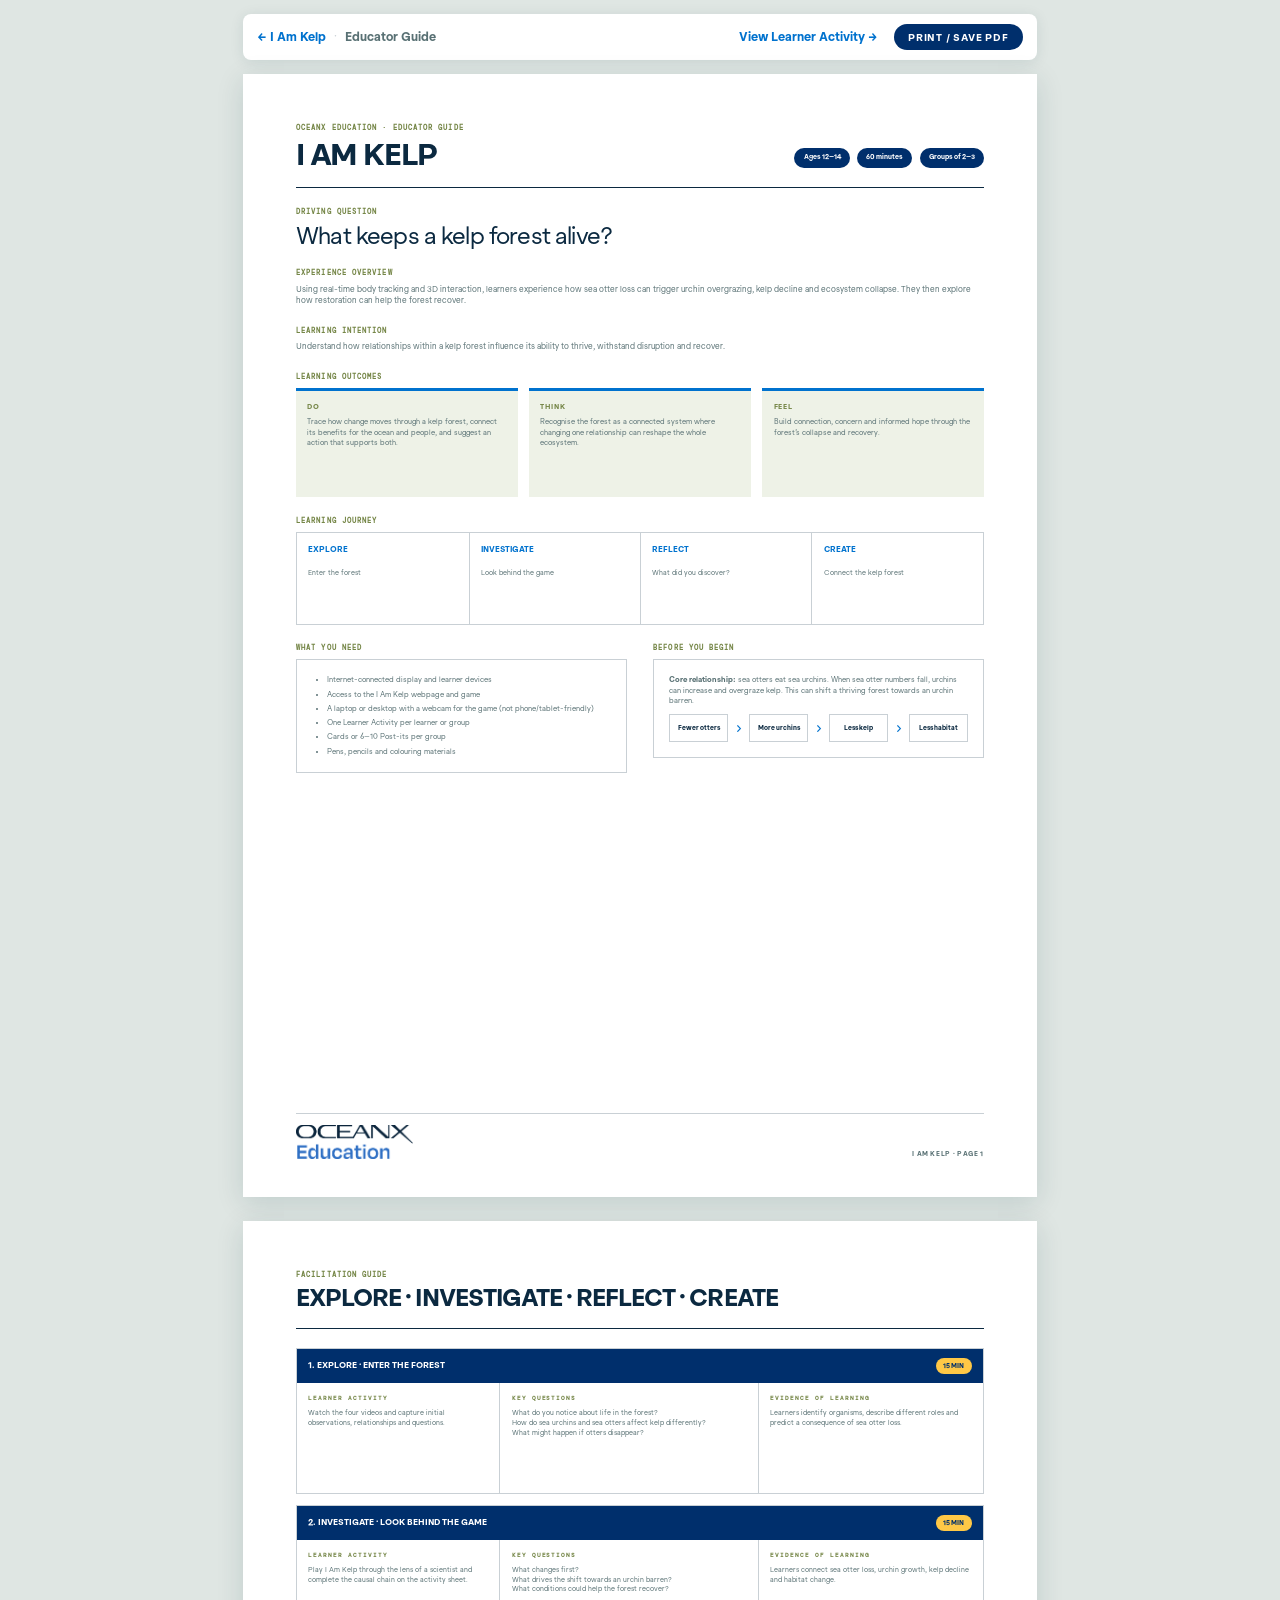
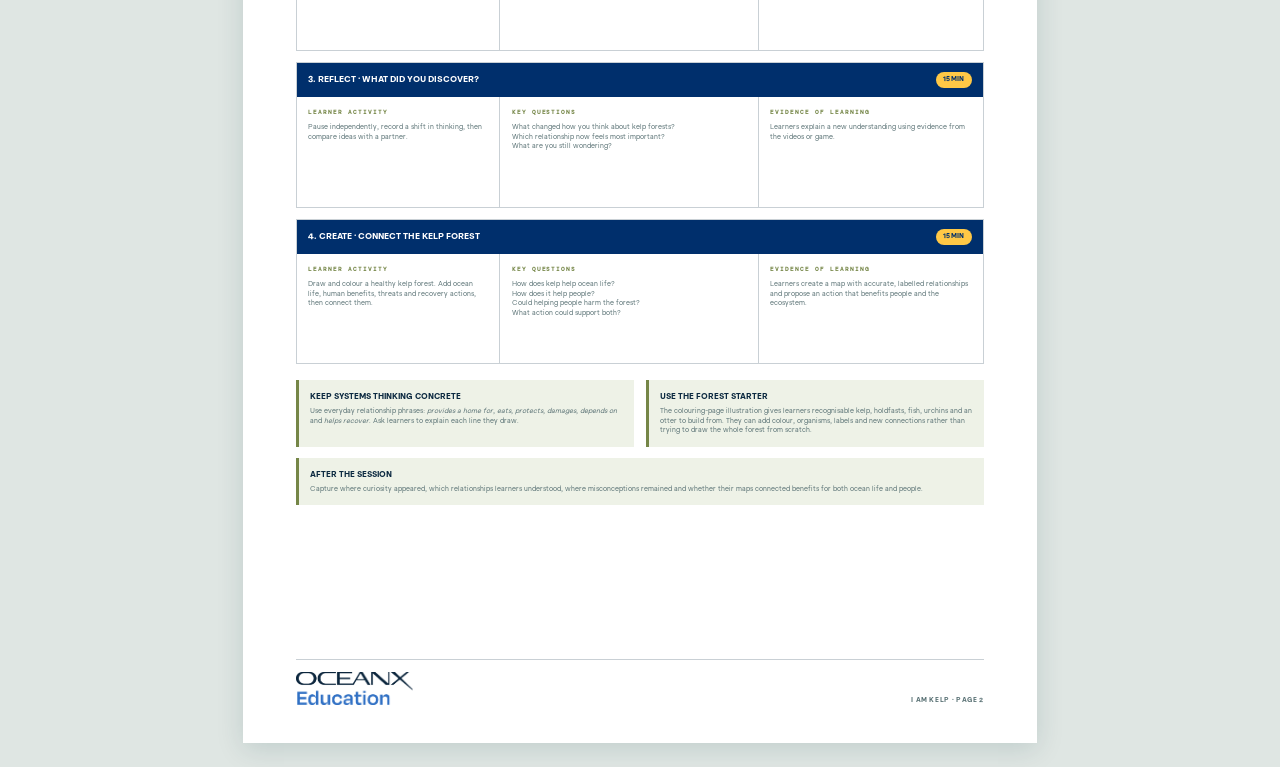
==== iamkelp-educator-guide.html @ e23b41e5 "Add I Am Kelp learning experience Companion to Seagrass Stories: a kelp forest learning journey (Exp" ====
<!doctype html>
<html lang="en-GB">
<head>
<meta charset="utf-8"><meta name="viewport" content="width=device-width,initial-scale=1">
<title>I Am Kelp | Educator Guide</title>
<link rel="icon" type="image/svg+xml" href="data:image/svg+xml,%3Csvg xmlns='http://www.w3.org/2000/svg' viewBox='0 0 64 64'%3E%3Crect width='64' height='64' rx='14' fill='%23063b43'/%3E%3Cpath d='M31 54c-2-13-1-28 10-44 3 12 0 23-7 31 7-4 12-10 16-18 1 13-5 24-19 31Z' fill='%23d8e98c'/%3E%3C/svg%3E">
<style>
@font-face{font-family:'Zeist';src:url('assets/fonts/ZeistN2-Light.otf') format('opentype');font-weight:300;font-style:normal;font-display:swap}@font-face{font-family:'Zeist';src:url('assets/fonts/ZeistN2-Regular.otf') format('opentype');font-weight:400;font-style:normal;font-display:swap}@font-face{font-family:'Zeist';src:url('assets/fonts/ZeistN2-Medium.otf') format('opentype');font-weight:500;font-style:normal;font-display:swap}@font-face{font-family:'Zeist';src:url('assets/fonts/ZeistN2-SemiBold.otf') format('opentype');font-weight:600;font-style:normal;font-display:swap}@font-face{font-family:'Zeist';src:url('assets/fonts/ZeistN2-Bold.otf') format('opentype');font-weight:700;font-style:normal;font-display:swap}@font-face{font-family:'DM Mono';src:url('assets/fonts/DMMono-Medium.ttf') format('truetype');font-weight:500;font-style:normal;font-display:swap}
:root{--deep:#002F6C;--ocean:#0072CE;--kelp:#758647;--lime:#FFC846;--paper:#fff;--wash:#eef2e7;--ink:#0b2940;--muted:#597174;--line:rgba(11,41,64,.22);--font:"Zeist","Avenir Next",Avenir,Arial,sans-serif;--mono:"DM Mono","SFMono-Regular",monospace}*{box-sizing:border-box;margin:0;padding:0}body{background:#dfe6e3;color:var(--ink);font-family:var(--font);line-height:1.4;-webkit-print-color-adjust:exact;print-color-adjust:exact}.print-bar{width:min(210mm,calc(100% - 24px));margin:14px auto 0;padding:10px 14px;display:flex;align-items:center;justify-content:space-between;gap:16px;background:#fff;border-radius:8px;box-shadow:0 2px 14px rgba(6,59,67,.1);font-size:12px;color:var(--muted)}.print-nav{flex:1 1 auto;display:flex;align-items:center;gap:8px;flex-wrap:wrap;min-width:0}.print-nav a{color:var(--ocean);text-decoration:none;font-weight:700}.print-nav a:hover{text-decoration:underline}.print-nav .sep{color:var(--line)}.print-nav .switch{margin-left:auto;padding-left:8px}button{padding:8px 14px;border:0;border-radius:99px;color:#fff;background:var(--deep);font:800 10px/1 var(--font);letter-spacing:.08em;text-transform:uppercase;cursor:pointer}.sheet{width:210mm;min-height:297mm;margin:14px auto 24px;padding:13mm 14mm 10mm;display:flex;flex-direction:column;background:var(--paper);box-shadow:0 6px 26px rgba(6,59,67,.14)}header{display:flex;align-items:flex-end;justify-content:space-between;gap:12mm;padding-bottom:5mm;border-bottom:1px solid var(--ink)}.eyebrow,.label,.col-label{color:var(--kelp);font-size:7.2px;font-weight:850;letter-spacing:.15em;text-transform:uppercase;font-family:var(--mono)}h1{margin-top:2mm;font-size:30px;line-height:.92;letter-spacing:-.04em;text-transform:uppercase}.pills{display:flex;flex-wrap:wrap;justify-content:flex-end;gap:2mm}.pills span{padding:1.5mm 2.4mm;color:#fff;background:var(--deep);border-radius:99px;font-size:6.7px;font-weight:800}.content{flex:1}.label{margin:5mm 0 1.5mm}.question{max-width:155mm;font-size:24px;line-height:1.1;letter-spacing:-.035em}.body{color:var(--muted);font-size:8.2px}.body strong{color:var(--ink)}.outcomes{display:grid;grid-template-columns:repeat(3,1fr);gap:3mm}.outcome{min-height:29mm;padding:3mm;border-top:3px solid var(--ocean);background:var(--wash)}.outcome b{display:block;margin-bottom:1.5mm;color:var(--kelp);font-size:7px;letter-spacing:.12em;text-transform:uppercase}.outcome p{font-size:7.4px;color:var(--muted)}.journey{display:grid;grid-template-columns:repeat(4,1fr);border:1px solid var(--line)}.journey div{min-height:24mm;padding:3mm}.journey div+div{border-left:1px solid var(--line)}.journey b{display:block;margin-bottom:1mm;color:var(--ocean);font-size:8px;text-transform:uppercase}.journey span{color:var(--muted);font-size:7px}.two-col{display:grid;grid-template-columns:1fr 1fr;gap:7mm}.panel{padding:4mm;border:1px solid var(--line)}.panel p,.panel li{color:var(--muted);font-size:7.5px}.panel ul{padding-left:4mm}.panel li+li{margin-top:1mm}.causal{display:flex;align-items:center;gap:2mm;margin-top:2mm}.causal span{flex:1;padding:2.2mm 1mm;border:1px solid var(--line);font-size:6.5px;font-weight:800;text-align:center}.causal i{color:var(--ocean);font-style:normal}.sequence{display:grid;gap:3mm;margin-top:5mm}.phase{border:1px solid var(--line)}.phase-head{display:flex;justify-content:space-between;align-items:center;padding:2.3mm 3mm;color:#fff;background:var(--deep)}.phase-head b{font-size:8.5px;text-transform:uppercase}.phase-head span{padding:1mm 2mm;color:var(--deep);background:var(--lime);border-radius:99px;font-size:6.5px;font-weight:850;text-transform:uppercase}.phase-body{display:grid;grid-template-columns:.9fr 1.15fr 1fr;gap:0}.phase-body>div{min-height:29mm;padding:3mm}.phase-body>div+div{border-left:1px solid var(--line)}.col-label{margin-bottom:1.2mm;font-size:6.4px}.col-copy{color:var(--muted);font-size:7px}.col-copy strong{color:var(--ink)}.notes{display:grid;grid-template-columns:1fr 1fr;gap:3mm;margin-top:4mm}.note{padding:3mm;background:var(--wash);border-left:3px solid var(--kelp)}.note h3{margin-bottom:1mm;font-size:8px;text-transform:uppercase}.note p{color:var(--muted);font-size:7px}.note.wide{grid-column:1/-1}.footer{display:flex;align-items:flex-end;justify-content:space-between;margin-top:4mm;padding-top:3mm;border-top:1px solid var(--line)}.footer img{width:31mm;height:auto}.footer span{color:var(--muted);font-size:6.5px;font-weight:800;letter-spacing:.1em;text-transform:uppercase}
@page{size:A4 portrait;margin:0}@media print{body{background:#fff}.print-bar{display:none}.sheet{width:210mm;height:297mm;min-height:297mm;margin:0;box-shadow:none;break-after:page}.sheet:last-child{break-after:auto}}
@media screen and (max-width:840px){body{background:#fff}.print-bar{width:100%;margin:0;border-radius:0}.sheet{width:100%;min-height:0;margin:0;padding:28px 20px;box-shadow:none}header{display:block}.pills{justify-content:flex-start;margin-top:18px}h1{font-size:46px}.label{margin-top:28px;font-size:9px}.question{font-size:30px}.body{font-size:15px}.outcomes,.journey,.two-col,.phase-body,.notes{display:block}.outcome,.journey div,.panel,.phase-body>div,.note{margin-bottom:16px;padding:18px;min-height:0}.journey div+div,.phase-body>div+div{border-left:0;border-top:1px solid var(--line)}.outcome p,.journey span,.panel p,.panel li,.col-copy,.note p{font-size:14px}.outcome b,.journey b,.col-label{font-size:10px}.causal{align-items:stretch;flex-direction:column}.causal span{width:100%;padding:12px;font-size:12px}.phase-head{padding:12px 14px}.phase-head b{font-size:13px}.phase-body>div{margin:0}.footer{margin-top:28px}.footer img{width:115px}}
</style>
</head>
<body>
<aside class="print-bar"><nav class="print-nav"><a href="index.html">← I Am Kelp</a><span class="sep">·</span><b>Educator Guide</b><a class="switch" href="iamkelp-learner-activity.html">View Learner Activity →</a></nav><button onclick="window.print()">Print / Save PDF</button></aside>
<main class="sheet"><div class="content">
<header><div><div class="eyebrow">OceanX Education · Educator guide</div><h1>I Am Kelp</h1></div><div class="pills"><span>Ages 12–14</span><span>60 minutes</span><span>Groups of 2–3</span></div></header>
<div class="label">Driving question</div><div class="question">What keeps a kelp forest alive?</div>
<div class="label">Experience overview</div><p class="body">Using real-time body tracking and 3D interaction, learners experience how sea otter loss can trigger urchin overgrazing, kelp decline and ecosystem collapse. They then explore how restoration can help the forest recover.</p>
<div class="label">Learning intention</div><p class="body">Understand how relationships within a kelp forest influence its ability to thrive, withstand disruption and recover.</p>
<div class="label">Learning outcomes</div><div class="outcomes"><article class="outcome"><b>Do</b><p>Trace how change moves through a kelp forest, connect its benefits for the ocean and people, and suggest an action that supports both.</p></article><article class="outcome"><b>Think</b><p>Recognise the forest as a connected system where changing one relationship can reshape the whole ecosystem.</p></article><article class="outcome"><b>Feel</b><p>Build connection, concern and informed hope through the forest’s collapse and recovery.</p></article></div>
<div class="label">Learning journey</div><div class="journey"><div><b>Explore</b><span>Enter the forest</span></div><div><b>Investigate</b><span>Look behind the game</span></div><div><b>Reflect</b><span>What did you discover?</span></div><div><b>Create</b><span>Connect the kelp forest</span></div></div>
<div class="two-col"><div><div class="label">What you need</div><div class="panel"><ul><li>Internet-connected display and learner devices</li><li>Access to the I Am Kelp webpage and game</li><li>A laptop or desktop with a webcam for the game (not phone/tablet-friendly)</li><li>One Learner Activity per learner or group</li><li>Cards or 6–10 Post-its per group</li><li>Pens, pencils and colouring materials</li></ul></div></div><div><div class="label">Before you begin</div><div class="panel"><p><strong>Core relationship:</strong> sea otters eat sea urchins. When sea otter numbers fall, urchins can increase and overgraze kelp. This can shift a thriving forest towards an urchin barren.</p><div class="causal"><span>Fewer otters</span><i>›</i><span>More urchins</span><i>›</i><span>Less kelp</span><i>›</i><span>Less habitat</span></div></div></div></div>
</div><footer class="footer"><img src="assets/logos/OceanX-Education-Logo-Dark.png" alt="OceanX Education"><span>I Am Kelp · Page 1</span></footer></main>

<main class="sheet"><div class="content">
<header><div><div class="eyebrow">Facilitation guide</div><h1 style="font-size:24px">Explore · Investigate · Reflect · Create</h1></div></header>
<div class="sequence">
<section class="phase"><div class="phase-head"><b>1. Explore · Enter the forest</b><span>15 min</span></div><div class="phase-body"><div><div class="col-label">Learner activity</div><p class="col-copy">Watch the four videos and capture initial observations, relationships and questions.</p></div><div><div class="col-label">Key questions</div><p class="col-copy">What do you notice about life in the forest?<br>How do sea urchins and sea otters affect kelp differently?<br>What might happen if otters disappear?</p></div><div><div class="col-label">Evidence of learning</div><p class="col-copy">Learners identify organisms, describe different roles and predict a consequence of sea otter loss.</p></div></div></section>
<section class="phase"><div class="phase-head"><b>2. Investigate · Look behind the game</b><span>15 min</span></div><div class="phase-body"><div><div class="col-label">Learner activity</div><p class="col-copy">Play I Am Kelp through the lens of a scientist and complete the causal chain on the activity sheet.</p></div><div><div class="col-label">Key questions</div><p class="col-copy">What changes first?<br>What drives the shift towards an urchin barren?<br>What conditions could help the forest recover?</p></div><div><div class="col-label">Evidence of learning</div><p class="col-copy">Learners connect sea otter loss, urchin growth, kelp decline and habitat change.</p></div></div></section>
<section class="phase"><div class="phase-head"><b>3. Reflect · What did you discover?</b><span>15 min</span></div><div class="phase-body"><div><div class="col-label">Learner activity</div><p class="col-copy">Pause independently, record a shift in thinking, then compare ideas with a partner.</p></div><div><div class="col-label">Key questions</div><p class="col-copy">What changed how you think about kelp forests?<br>Which relationship now feels most important?<br>What are you still wondering?</p></div><div><div class="col-label">Evidence of learning</div><p class="col-copy">Learners explain a new understanding using evidence from the videos or game.</p></div></div></section>
<section class="phase"><div class="phase-head"><b>4. Create · Connect the kelp forest</b><span>15 min</span></div><div class="phase-body"><div><div class="col-label">Learner activity</div><p class="col-copy">Draw and colour a healthy kelp forest. Add ocean life, human benefits, threats and recovery actions, then connect them.</p></div><div><div class="col-label">Key questions</div><p class="col-copy">How does kelp help ocean life?<br>How does it help people?<br>Could helping people harm the forest?<br>What action could support both?</p></div><div><div class="col-label">Evidence of learning</div><p class="col-copy">Learners create a map with accurate, labelled relationships and propose an action that benefits people and the ecosystem.</p></div></div></section>
</div>
<div class="notes"><article class="note"><h3>Keep systems thinking concrete</h3><p>Use everyday relationship phrases: <i>provides a home for</i>, <i>eats</i>, <i>protects</i>, <i>damages</i>, <i>depends on</i> and <i>helps recover</i>. Ask learners to explain each line they draw.</p></article><article class="note"><h3>Use the forest starter</h3><p>The colouring-page illustration gives learners recognisable kelp, holdfasts, fish, urchins and an otter to build from. They can add colour, organisms, labels and new connections rather than trying to draw the whole forest from scratch.</p></article><article class="note wide"><h3>After the session</h3><p>Capture where curiosity appeared, which relationships learners understood, where misconceptions remained and whether their maps connected benefits for both ocean life and people.</p></article></div>
</div><footer class="footer"><img src="assets/logos/OceanX-Education-Logo-Dark.png" alt="OceanX Education"><span>I Am Kelp · Page 2</span></footer></main>
</body></html>
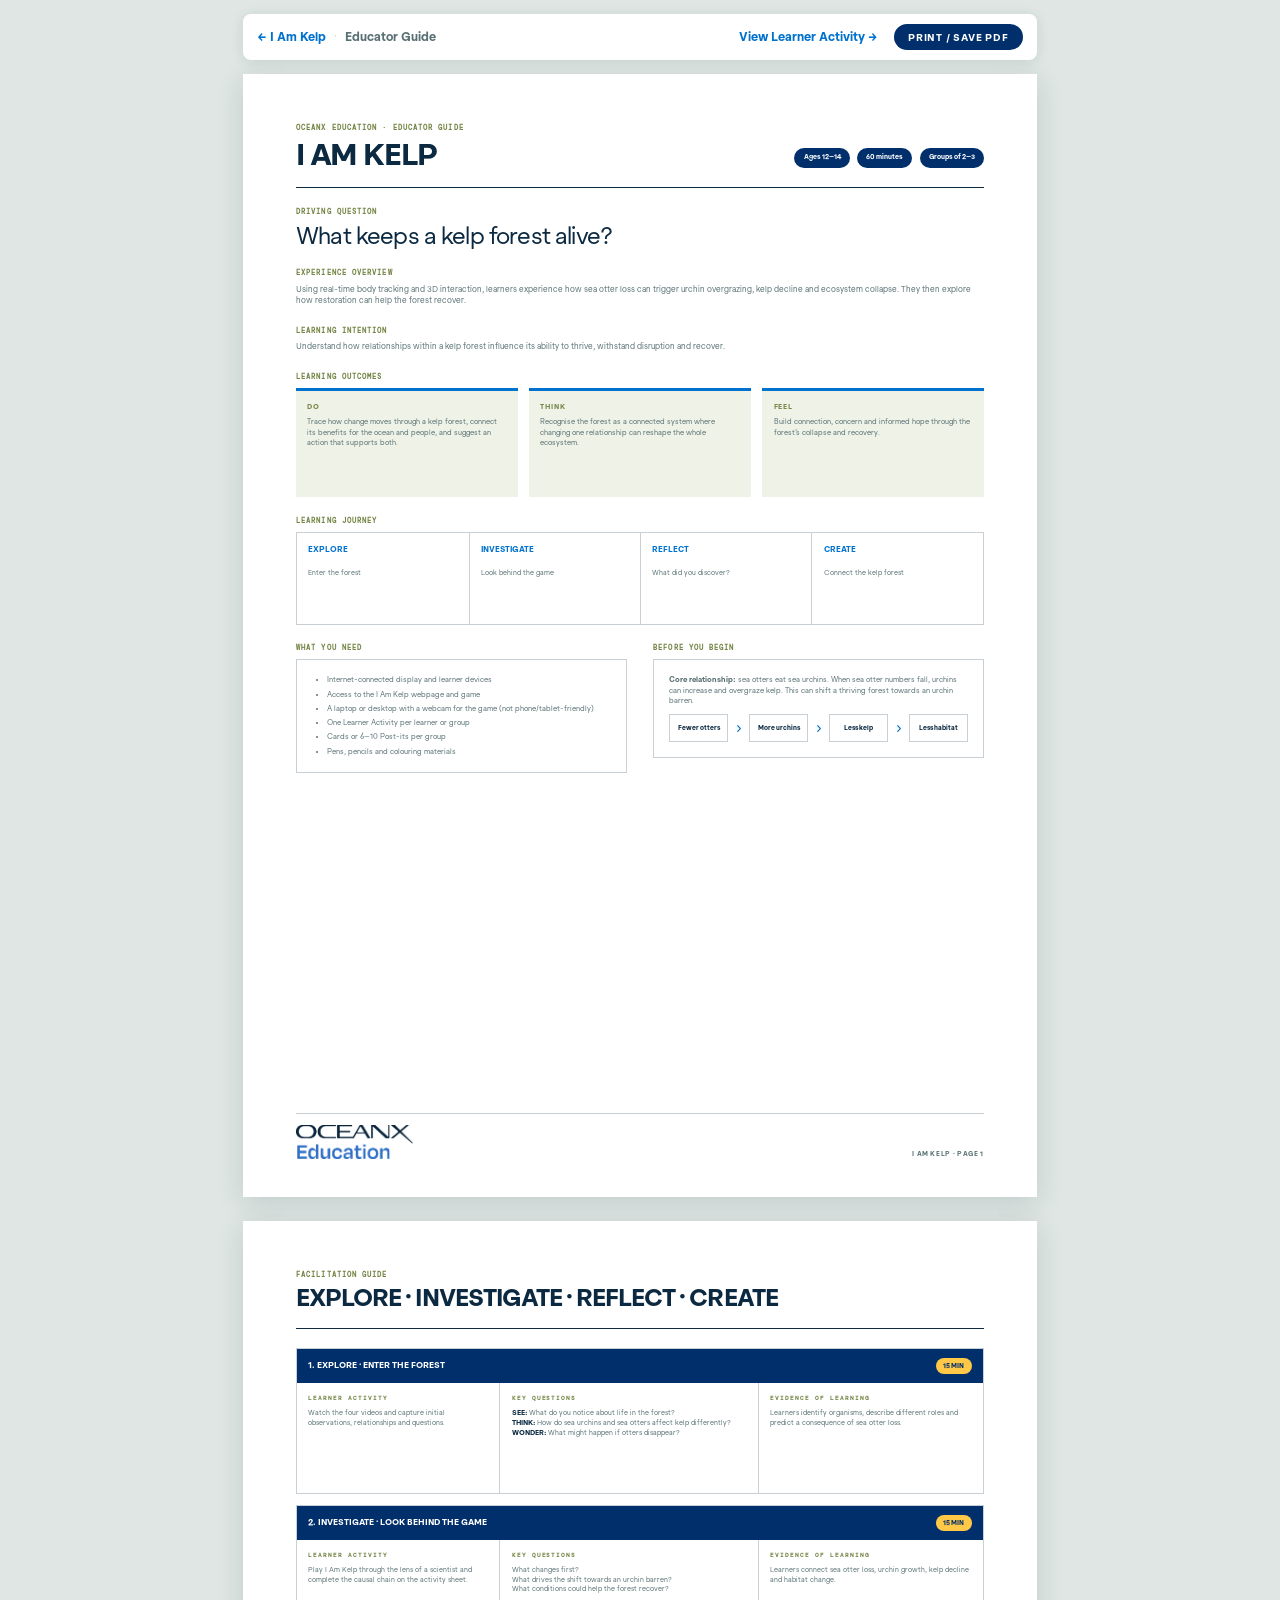
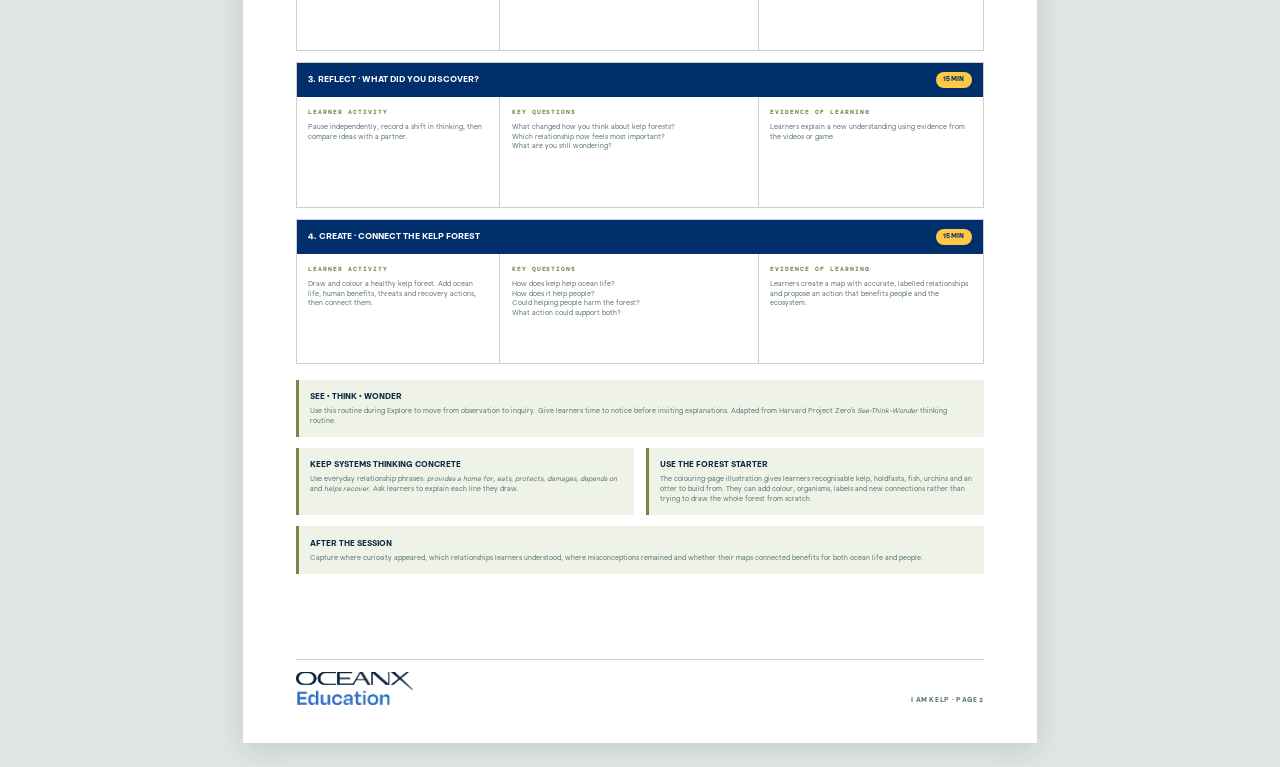
==== commit 00af7b3b: "Add See-Think-Wonder framing to Explore phase, matching Seagrass Stories Relabels the Explore-phase " ====
--- a/iamkelp-educator-guide.html
+++ b/iamkelp-educator-guide.html
@@ -12,7 +12,7 @@
 </style>
 </head>
 <body>
-<aside class="print-bar"><nav class="print-nav"><a href="index.html">← I Am Kelp</a><span class="sep">·</span><b>Educator Guide</b><a class="switch" href="iamkelp-learner-activity.html">View Learner Activity →</a></nav><button onclick="window.print()">Print / Save PDF</button></aside>
+<aside class="print-bar"><nav class="print-nav"><a href="index.html" onclick="if(history.length>1){history.back();return false;}">← I Am Kelp</a><span class="sep">·</span><b>Educator Guide</b><a class="switch" href="iamkelp-learner-activity.html">View Learner Activity →</a></nav><button onclick="window.print()">Print / Save PDF</button></aside>
 <main class="sheet"><div class="content">
 <header><div><div class="eyebrow">OceanX Education · Educator guide</div><h1>I Am Kelp</h1></div><div class="pills"><span>Ages 12–14</span><span>60 minutes</span><span>Groups of 2–3</span></div></header>
 <div class="label">Driving question</div><div class="question">What keeps a kelp forest alive?</div>
@@ -26,11 +26,11 @@
 <main class="sheet"><div class="content">
 <header><div><div class="eyebrow">Facilitation guide</div><h1 style="font-size:24px">Explore · Investigate · Reflect · Create</h1></div></header>
 <div class="sequence">
-<section class="phase"><div class="phase-head"><b>1. Explore · Enter the forest</b><span>15 min</span></div><div class="phase-body"><div><div class="col-label">Learner activity</div><p class="col-copy">Watch the four videos and capture initial observations, relationships and questions.</p></div><div><div class="col-label">Key questions</div><p class="col-copy">What do you notice about life in the forest?<br>How do sea urchins and sea otters affect kelp differently?<br>What might happen if otters disappear?</p></div><div><div class="col-label">Evidence of learning</div><p class="col-copy">Learners identify organisms, describe different roles and predict a consequence of sea otter loss.</p></div></div></section>
+<section class="phase"><div class="phase-head"><b>1. Explore · Enter the forest</b><span>15 min</span></div><div class="phase-body"><div><div class="col-label">Learner activity</div><p class="col-copy">Watch the four videos and capture initial observations, relationships and questions.</p></div><div><div class="col-label">Key questions</div><p class="col-copy"><strong>SEE:</strong> What do you notice about life in the forest?<br><strong>THINK:</strong> How do sea urchins and sea otters affect kelp differently?<br><strong>WONDER:</strong> What might happen if otters disappear?</p></div><div><div class="col-label">Evidence of learning</div><p class="col-copy">Learners identify organisms, describe different roles and predict a consequence of sea otter loss.</p></div></div></section>
 <section class="phase"><div class="phase-head"><b>2. Investigate · Look behind the game</b><span>15 min</span></div><div class="phase-body"><div><div class="col-label">Learner activity</div><p class="col-copy">Play I Am Kelp through the lens of a scientist and complete the causal chain on the activity sheet.</p></div><div><div class="col-label">Key questions</div><p class="col-copy">What changes first?<br>What drives the shift towards an urchin barren?<br>What conditions could help the forest recover?</p></div><div><div class="col-label">Evidence of learning</div><p class="col-copy">Learners connect sea otter loss, urchin growth, kelp decline and habitat change.</p></div></div></section>
 <section class="phase"><div class="phase-head"><b>3. Reflect · What did you discover?</b><span>15 min</span></div><div class="phase-body"><div><div class="col-label">Learner activity</div><p class="col-copy">Pause independently, record a shift in thinking, then compare ideas with a partner.</p></div><div><div class="col-label">Key questions</div><p class="col-copy">What changed how you think about kelp forests?<br>Which relationship now feels most important?<br>What are you still wondering?</p></div><div><div class="col-label">Evidence of learning</div><p class="col-copy">Learners explain a new understanding using evidence from the videos or game.</p></div></div></section>
 <section class="phase"><div class="phase-head"><b>4. Create · Connect the kelp forest</b><span>15 min</span></div><div class="phase-body"><div><div class="col-label">Learner activity</div><p class="col-copy">Draw and colour a healthy kelp forest. Add ocean life, human benefits, threats and recovery actions, then connect them.</p></div><div><div class="col-label">Key questions</div><p class="col-copy">How does kelp help ocean life?<br>How does it help people?<br>Could helping people harm the forest?<br>What action could support both?</p></div><div><div class="col-label">Evidence of learning</div><p class="col-copy">Learners create a map with accurate, labelled relationships and propose an action that benefits people and the ecosystem.</p></div></div></section>
 </div>
-<div class="notes"><article class="note"><h3>Keep systems thinking concrete</h3><p>Use everyday relationship phrases: <i>provides a home for</i>, <i>eats</i>, <i>protects</i>, <i>damages</i>, <i>depends on</i> and <i>helps recover</i>. Ask learners to explain each line they draw.</p></article><article class="note"><h3>Use the forest starter</h3><p>The colouring-page illustration gives learners recognisable kelp, holdfasts, fish, urchins and an otter to build from. They can add colour, organisms, labels and new connections rather than trying to draw the whole forest from scratch.</p></article><article class="note wide"><h3>After the session</h3><p>Capture where curiosity appeared, which relationships learners understood, where misconceptions remained and whether their maps connected benefits for both ocean life and people.</p></article></div>
+<div class="notes"><article class="note wide"><h3>See &bull; Think &bull; Wonder</h3><p>Use this routine during Explore to move from observation to inquiry. Give learners time to notice before inviting explanations. Adapted from Harvard Project Zero's <i>See-Think-Wonder</i> thinking routine.</p></article><article class="note"><h3>Keep systems thinking concrete</h3><p>Use everyday relationship phrases: <i>provides a home for</i>, <i>eats</i>, <i>protects</i>, <i>damages</i>, <i>depends on</i> and <i>helps recover</i>. Ask learners to explain each line they draw.</p></article><article class="note"><h3>Use the forest starter</h3><p>The colouring-page illustration gives learners recognisable kelp, holdfasts, fish, urchins and an otter to build from. They can add colour, organisms, labels and new connections rather than trying to draw the whole forest from scratch.</p></article><article class="note wide"><h3>After the session</h3><p>Capture where curiosity appeared, which relationships learners understood, where misconceptions remained and whether their maps connected benefits for both ocean life and people.</p></article></div>
 </div><footer class="footer"><img src="assets/logos/OceanX-Education-Logo-Dark.png" alt="OceanX Education"><span>I Am Kelp · Page 2</span></footer></main>
 </body></html>
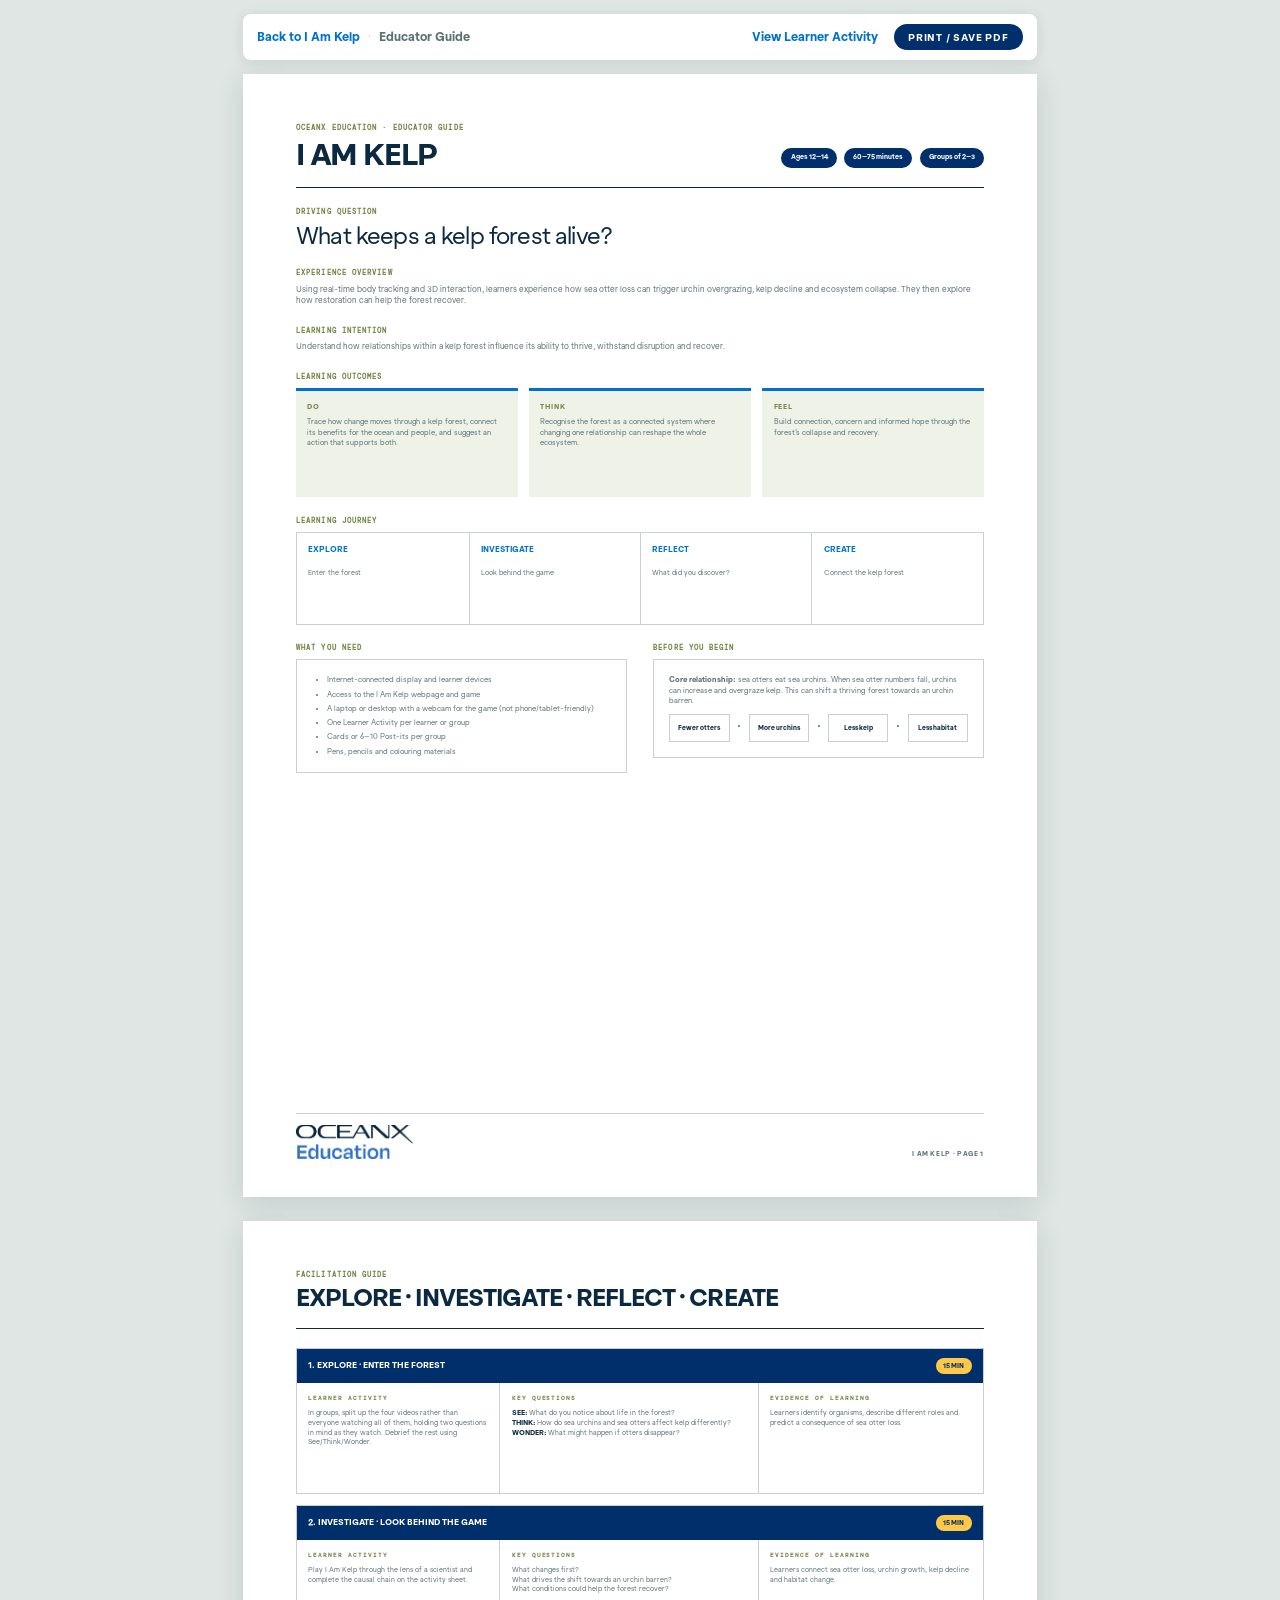
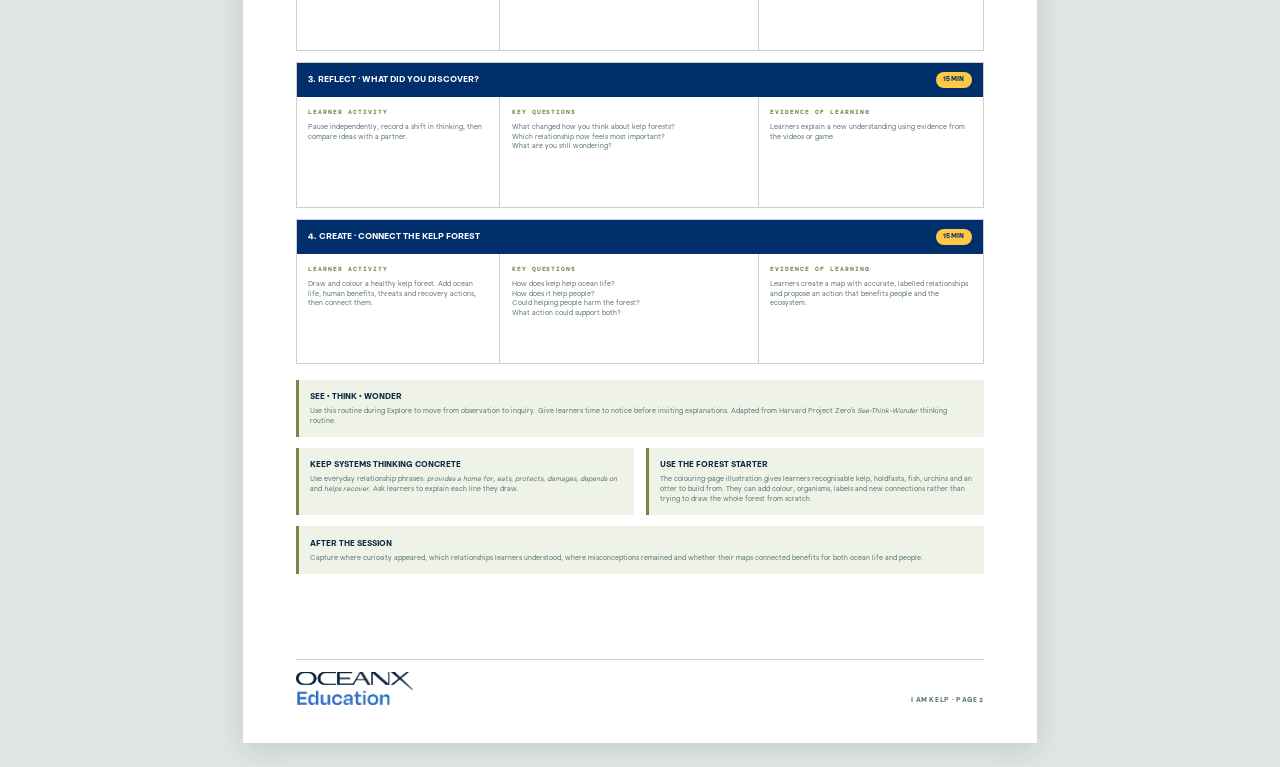
==== commit fa471c7a: "UI and navigation updates." ====
--- a/iamkelp-educator-guide.html
+++ b/iamkelp-educator-guide.html
@@ -6,27 +6,27 @@
 <link rel="icon" type="image/svg+xml" href="data:image/svg+xml,%3Csvg xmlns='http://www.w3.org/2000/svg' viewBox='0 0 64 64'%3E%3Crect width='64' height='64' rx='14' fill='%23063b43'/%3E%3Cpath d='M31 54c-2-13-1-28 10-44 3 12 0 23-7 31 7-4 12-10 16-18 1 13-5 24-19 31Z' fill='%23d8e98c'/%3E%3C/svg%3E">
 <style>
 @font-face{font-family:'Zeist';src:url('assets/fonts/ZeistN2-Light.otf') format('opentype');font-weight:300;font-style:normal;font-display:swap}@font-face{font-family:'Zeist';src:url('assets/fonts/ZeistN2-Regular.otf') format('opentype');font-weight:400;font-style:normal;font-display:swap}@font-face{font-family:'Zeist';src:url('assets/fonts/ZeistN2-Medium.otf') format('opentype');font-weight:500;font-style:normal;font-display:swap}@font-face{font-family:'Zeist';src:url('assets/fonts/ZeistN2-SemiBold.otf') format('opentype');font-weight:600;font-style:normal;font-display:swap}@font-face{font-family:'Zeist';src:url('assets/fonts/ZeistN2-Bold.otf') format('opentype');font-weight:700;font-style:normal;font-display:swap}@font-face{font-family:'DM Mono';src:url('assets/fonts/DMMono-Medium.ttf') format('truetype');font-weight:500;font-style:normal;font-display:swap}
-:root{--deep:#002F6C;--ocean:#0072CE;--kelp:#758647;--lime:#FFC846;--paper:#fff;--wash:#eef2e7;--ink:#0b2940;--muted:#597174;--line:rgba(11,41,64,.22);--font:"Zeist","Avenir Next",Avenir,Arial,sans-serif;--mono:"DM Mono","SFMono-Regular",monospace}*{box-sizing:border-box;margin:0;padding:0}body{background:#dfe6e3;color:var(--ink);font-family:var(--font);line-height:1.4;-webkit-print-color-adjust:exact;print-color-adjust:exact}.print-bar{width:min(210mm,calc(100% - 24px));margin:14px auto 0;padding:10px 14px;display:flex;align-items:center;justify-content:space-between;gap:16px;background:#fff;border-radius:8px;box-shadow:0 2px 14px rgba(6,59,67,.1);font-size:12px;color:var(--muted)}.print-nav{flex:1 1 auto;display:flex;align-items:center;gap:8px;flex-wrap:wrap;min-width:0}.print-nav a{color:var(--ocean);text-decoration:none;font-weight:700}.print-nav a:hover{text-decoration:underline}.print-nav .sep{color:var(--line)}.print-nav .switch{margin-left:auto;padding-left:8px}button{padding:8px 14px;border:0;border-radius:99px;color:#fff;background:var(--deep);font:800 10px/1 var(--font);letter-spacing:.08em;text-transform:uppercase;cursor:pointer}.sheet{width:210mm;min-height:297mm;margin:14px auto 24px;padding:13mm 14mm 10mm;display:flex;flex-direction:column;background:var(--paper);box-shadow:0 6px 26px rgba(6,59,67,.14)}header{display:flex;align-items:flex-end;justify-content:space-between;gap:12mm;padding-bottom:5mm;border-bottom:1px solid var(--ink)}.eyebrow,.label,.col-label{color:var(--kelp);font-size:7.2px;font-weight:850;letter-spacing:.15em;text-transform:uppercase;font-family:var(--mono)}h1{margin-top:2mm;font-size:30px;line-height:.92;letter-spacing:-.04em;text-transform:uppercase}.pills{display:flex;flex-wrap:wrap;justify-content:flex-end;gap:2mm}.pills span{padding:1.5mm 2.4mm;color:#fff;background:var(--deep);border-radius:99px;font-size:6.7px;font-weight:800}.content{flex:1}.label{margin:5mm 0 1.5mm}.question{max-width:155mm;font-size:24px;line-height:1.1;letter-spacing:-.035em}.body{color:var(--muted);font-size:8.2px}.body strong{color:var(--ink)}.outcomes{display:grid;grid-template-columns:repeat(3,1fr);gap:3mm}.outcome{min-height:29mm;padding:3mm;border-top:3px solid var(--ocean);background:var(--wash)}.outcome b{display:block;margin-bottom:1.5mm;color:var(--kelp);font-size:7px;letter-spacing:.12em;text-transform:uppercase}.outcome p{font-size:7.4px;color:var(--muted)}.journey{display:grid;grid-template-columns:repeat(4,1fr);border:1px solid var(--line)}.journey div{min-height:24mm;padding:3mm}.journey div+div{border-left:1px solid var(--line)}.journey b{display:block;margin-bottom:1mm;color:var(--ocean);font-size:8px;text-transform:uppercase}.journey span{color:var(--muted);font-size:7px}.two-col{display:grid;grid-template-columns:1fr 1fr;gap:7mm}.panel{padding:4mm;border:1px solid var(--line)}.panel p,.panel li{color:var(--muted);font-size:7.5px}.panel ul{padding-left:4mm}.panel li+li{margin-top:1mm}.causal{display:flex;align-items:center;gap:2mm;margin-top:2mm}.causal span{flex:1;padding:2.2mm 1mm;border:1px solid var(--line);font-size:6.5px;font-weight:800;text-align:center}.causal i{color:var(--ocean);font-style:normal}.sequence{display:grid;gap:3mm;margin-top:5mm}.phase{border:1px solid var(--line)}.phase-head{display:flex;justify-content:space-between;align-items:center;padding:2.3mm 3mm;color:#fff;background:var(--deep)}.phase-head b{font-size:8.5px;text-transform:uppercase}.phase-head span{padding:1mm 2mm;color:var(--deep);background:var(--lime);border-radius:99px;font-size:6.5px;font-weight:850;text-transform:uppercase}.phase-body{display:grid;grid-template-columns:.9fr 1.15fr 1fr;gap:0}.phase-body>div{min-height:29mm;padding:3mm}.phase-body>div+div{border-left:1px solid var(--line)}.col-label{margin-bottom:1.2mm;font-size:6.4px}.col-copy{color:var(--muted);font-size:7px}.col-copy strong{color:var(--ink)}.notes{display:grid;grid-template-columns:1fr 1fr;gap:3mm;margin-top:4mm}.note{padding:3mm;background:var(--wash);border-left:3px solid var(--kelp)}.note h3{margin-bottom:1mm;font-size:8px;text-transform:uppercase}.note p{color:var(--muted);font-size:7px}.note.wide{grid-column:1/-1}.footer{display:flex;align-items:flex-end;justify-content:space-between;margin-top:4mm;padding-top:3mm;border-top:1px solid var(--line)}.footer img{width:31mm;height:auto}.footer span{color:var(--muted);font-size:6.5px;font-weight:800;letter-spacing:.1em;text-transform:uppercase}
+:root{--deep:#002F6C;--ocean:#0072CE;--kelp:#758647;--lime:#FFC846;--paper:#fff;--wash:#eef2e7;--ink:#0b2940;--muted:#597174;--line:rgba(11,41,64,.22);--font:"Zeist","Avenir Next",Avenir,Arial,sans-serif;--mono:"DM Mono","SFMono-Regular",monospace}*{box-sizing:border-box;margin:0;padding:0}body{background:#dfe6e3;color:var(--ink);font-family:var(--font);line-height:1.4;-webkit-print-color-adjust:exact;print-color-adjust:exact}.print-bar{width:min(210mm,calc(100% - 24px));margin:14px auto 0;padding:10px 14px;display:flex;align-items:center;justify-content:space-between;gap:16px;background:#fff;border-radius:8px;box-shadow:0 2px 14px rgba(6,59,67,.1);font-size:12px;color:var(--muted)}.print-nav{flex:1 1 auto;display:flex;align-items:center;gap:8px;flex-wrap:wrap;min-width:0}.print-nav a{color:var(--ocean);text-decoration:none;font-weight:700}.print-nav a:hover{text-decoration:underline}.print-nav .sep{color:var(--line)}.print-nav .switch{margin-left:auto;padding-left:8px}button{padding:8px 14px;border:0;border-radius:99px;color:#fff;background:var(--deep);font:800 10px/1 var(--font);letter-spacing:.08em;text-transform:uppercase;cursor:pointer}.sheet{width:210mm;min-height:297mm;margin:14px auto 24px;padding:13mm 14mm 10mm;display:flex;flex-direction:column;background:var(--paper);box-shadow:0 6px 26px rgba(6,59,67,.14)}header{display:flex;align-items:flex-end;justify-content:space-between;gap:12mm;padding-bottom:5mm;border-bottom:1px solid var(--ink)}.eyebrow,.label,.col-label{color:var(--kelp);font-size:7.2px;font-weight:850;letter-spacing:.15em;text-transform:uppercase;font-family:var(--mono)}h1{margin-top:2mm;font-size:30px;line-height:.92;letter-spacing:-.04em;text-transform:uppercase}h1.page2-title{font-size:24px}.pills{display:flex;flex-wrap:wrap;justify-content:flex-end;gap:2mm}.pills span{padding:1.5mm 2.4mm;color:#fff;background:var(--deep);border-radius:99px;font-size:6.7px;font-weight:800}.content{flex:1}.label{margin:5mm 0 1.5mm}.question{max-width:155mm;font-size:24px;line-height:1.1;letter-spacing:-.035em}.body{color:var(--muted);font-size:8.2px}.body strong{color:var(--ink)}.outcomes{display:grid;grid-template-columns:repeat(3,1fr);gap:3mm}.outcome{min-height:29mm;padding:3mm;border-top:3px solid var(--ocean);background:var(--wash)}.outcome b{display:block;margin-bottom:1.5mm;color:var(--kelp);font-size:7px;letter-spacing:.12em;text-transform:uppercase}.outcome p{font-size:7.4px;color:var(--muted)}.journey{display:grid;grid-template-columns:repeat(4,1fr);border:1px solid var(--line)}.journey div{min-height:24mm;padding:3mm}.journey div+div{border-left:1px solid var(--line)}.journey b{display:block;margin-bottom:1mm;color:var(--ocean);font-size:8px;text-transform:uppercase}.journey span{color:var(--muted);font-size:7px}.two-col{display:grid;grid-template-columns:1fr 1fr;gap:7mm}.panel{padding:4mm;border:1px solid var(--line)}.panel p,.panel li{color:var(--muted);font-size:7.5px}.panel ul{padding-left:4mm}.panel li+li{margin-top:1mm}.causal{display:flex;align-items:center;gap:2mm;margin-top:2mm}.causal span{flex:1;padding:2.2mm 1mm;border:1px solid var(--line);font-size:6.5px;font-weight:800;text-align:center}.causal i{color:var(--ocean);font-style:normal}.sequence{display:grid;gap:3mm;margin-top:5mm}.phase{border:1px solid var(--line)}.phase-head{display:flex;justify-content:space-between;align-items:center;padding:2.3mm 3mm;color:#fff;background:var(--deep)}.phase-head b{font-size:8.5px;text-transform:uppercase}.phase-head span{padding:1mm 2mm;color:var(--deep);background:var(--lime);border-radius:99px;font-size:6.5px;font-weight:850;text-transform:uppercase}.phase-body{display:grid;grid-template-columns:.9fr 1.15fr 1fr;gap:0}.phase-body>div{min-height:29mm;padding:3mm}.phase-body>div+div{border-left:1px solid var(--line)}.col-label{margin-bottom:1.2mm;font-size:6.4px}.col-copy{color:var(--muted);font-size:7px}.col-copy strong{color:var(--ink)}.notes{display:grid;grid-template-columns:1fr 1fr;gap:3mm;margin-top:4mm}.note{padding:3mm;background:var(--wash);border-left:3px solid var(--kelp)}.note h3{margin-bottom:1mm;font-size:8px;text-transform:uppercase}.note p{color:var(--muted);font-size:7px}.note.wide{grid-column:1/-1}.footer{display:flex;align-items:flex-end;justify-content:space-between;margin-top:4mm;padding-top:3mm;border-top:1px solid var(--line)}.footer img{width:31mm;height:auto}.footer span{color:var(--muted);font-size:6.5px;font-weight:800;letter-spacing:.1em;text-transform:uppercase}
 @page{size:A4 portrait;margin:0}@media print{body{background:#fff}.print-bar{display:none}.sheet{width:210mm;height:297mm;min-height:297mm;margin:0;box-shadow:none;break-after:page}.sheet:last-child{break-after:auto}}
-@media screen and (max-width:840px){body{background:#fff}.print-bar{width:100%;margin:0;border-radius:0}.sheet{width:100%;min-height:0;margin:0;padding:28px 20px;box-shadow:none}header{display:block}.pills{justify-content:flex-start;margin-top:18px}h1{font-size:46px}.label{margin-top:28px;font-size:9px}.question{font-size:30px}.body{font-size:15px}.outcomes,.journey,.two-col,.phase-body,.notes{display:block}.outcome,.journey div,.panel,.phase-body>div,.note{margin-bottom:16px;padding:18px;min-height:0}.journey div+div,.phase-body>div+div{border-left:0;border-top:1px solid var(--line)}.outcome p,.journey span,.panel p,.panel li,.col-copy,.note p{font-size:14px}.outcome b,.journey b,.col-label{font-size:10px}.causal{align-items:stretch;flex-direction:column}.causal span{width:100%;padding:12px;font-size:12px}.phase-head{padding:12px 14px}.phase-head b{font-size:13px}.phase-body>div{margin:0}.footer{margin-top:28px}.footer img{width:115px}}
+@media screen and (max-width:840px){body{background:#fff}.print-bar{width:100%;margin:0;border-radius:0;flex-wrap:wrap;row-gap:8px}.print-nav{width:100%}.print-nav .switch{margin-left:0;flex-basis:100%}button{flex:0 0 auto}.sheet{width:100%;min-height:0;margin:0;padding:28px 20px;box-shadow:none}header{display:block}.pills{justify-content:flex-start;margin-top:18px}h1{font-size:46px}.label{margin-top:28px;font-size:9px}.question{font-size:30px}.body{font-size:15px}.outcomes,.journey,.two-col,.phase-body,.notes{display:block}.outcome,.journey div,.panel,.phase-body>div,.note{margin-bottom:16px;padding:18px;min-height:0}.journey div+div,.phase-body>div+div{border-left:0;border-top:1px solid var(--line)}.outcome p,.journey span,.panel p,.panel li,.col-copy,.note p{font-size:14px}.outcome b,.journey b,.col-label{font-size:10px}.causal{align-items:stretch;flex-direction:column}.causal span{width:100%;padding:12px;font-size:12px}.phase-head{padding:12px 14px}.phase-head b{font-size:13px}.phase-body>div{margin:0}.footer{margin-top:28px}.footer img{width:115px}}
 </style>
 </head>
 <body>
-<aside class="print-bar"><nav class="print-nav"><a href="index.html" onclick="if(history.length>1){history.back();return false;}">← I Am Kelp</a><span class="sep">·</span><b>Educator Guide</b><a class="switch" href="iamkelp-learner-activity.html">View Learner Activity →</a></nav><button onclick="window.print()">Print / Save PDF</button></aside>
+<aside class="print-bar"><nav class="print-nav"><a href="index.html" onclick="if(history.length>1){history.back();return false;}">Back to I Am Kelp</a><span class="sep">·</span><b>Educator Guide</b><a class="switch" href="iamkelp-learner-activity.html">View Learner Activity</a></nav><button onclick="window.print()">Print / Save PDF</button></aside>
 <main class="sheet"><div class="content">
-<header><div><div class="eyebrow">OceanX Education · Educator guide</div><h1>I Am Kelp</h1></div><div class="pills"><span>Ages 12–14</span><span>60 minutes</span><span>Groups of 2–3</span></div></header>
+<header><div><div class="eyebrow">OceanX Education · Educator guide</div><h1>I Am Kelp</h1></div><div class="pills"><span>Ages 12–14</span><span>60–75 minutes</span><span>Groups of 2–3</span></div></header>
 <div class="label">Driving question</div><div class="question">What keeps a kelp forest alive?</div>
 <div class="label">Experience overview</div><p class="body">Using real-time body tracking and 3D interaction, learners experience how sea otter loss can trigger urchin overgrazing, kelp decline and ecosystem collapse. They then explore how restoration can help the forest recover.</p>
 <div class="label">Learning intention</div><p class="body">Understand how relationships within a kelp forest influence its ability to thrive, withstand disruption and recover.</p>
 <div class="label">Learning outcomes</div><div class="outcomes"><article class="outcome"><b>Do</b><p>Trace how change moves through a kelp forest, connect its benefits for the ocean and people, and suggest an action that supports both.</p></article><article class="outcome"><b>Think</b><p>Recognise the forest as a connected system where changing one relationship can reshape the whole ecosystem.</p></article><article class="outcome"><b>Feel</b><p>Build connection, concern and informed hope through the forest’s collapse and recovery.</p></article></div>
 <div class="label">Learning journey</div><div class="journey"><div><b>Explore</b><span>Enter the forest</span></div><div><b>Investigate</b><span>Look behind the game</span></div><div><b>Reflect</b><span>What did you discover?</span></div><div><b>Create</b><span>Connect the kelp forest</span></div></div>
-<div class="two-col"><div><div class="label">What you need</div><div class="panel"><ul><li>Internet-connected display and learner devices</li><li>Access to the I Am Kelp webpage and game</li><li>A laptop or desktop with a webcam for the game (not phone/tablet-friendly)</li><li>One Learner Activity per learner or group</li><li>Cards or 6–10 Post-its per group</li><li>Pens, pencils and colouring materials</li></ul></div></div><div><div class="label">Before you begin</div><div class="panel"><p><strong>Core relationship:</strong> sea otters eat sea urchins. When sea otter numbers fall, urchins can increase and overgraze kelp. This can shift a thriving forest towards an urchin barren.</p><div class="causal"><span>Fewer otters</span><i>›</i><span>More urchins</span><i>›</i><span>Less kelp</span><i>›</i><span>Less habitat</span></div></div></div></div>
+<div class="two-col"><div><div class="label">What you need</div><div class="panel"><ul><li>Internet-connected display and learner devices</li><li>Access to the I Am Kelp webpage and game</li><li>A laptop or desktop with a webcam for the game (not phone/tablet-friendly)</li><li>One Learner Activity per learner or group</li><li>Cards or 6–10 Post-its per group</li><li>Pens, pencils and colouring materials</li></ul></div></div><div><div class="label">Before you begin</div><div class="panel"><p><strong>Core relationship:</strong> sea otters eat sea urchins. When sea otter numbers fall, urchins can increase and overgraze kelp. This can shift a thriving forest towards an urchin barren.</p><div class="causal"><span>Fewer otters</span><i>·</i><span>More urchins</span><i>·</i><span>Less kelp</span><i>·</i><span>Less habitat</span></div></div></div></div>
 </div><footer class="footer"><img src="assets/logos/OceanX-Education-Logo-Dark.png" alt="OceanX Education"><span>I Am Kelp · Page 1</span></footer></main>
 
 <main class="sheet"><div class="content">
-<header><div><div class="eyebrow">Facilitation guide</div><h1 style="font-size:24px">Explore · Investigate · Reflect · Create</h1></div></header>
+<header><div><div class="eyebrow">Facilitation guide</div><h1 class="page2-title">Explore · Investigate · Reflect · Create</h1></div></header>
 <div class="sequence">
-<section class="phase"><div class="phase-head"><b>1. Explore · Enter the forest</b><span>15 min</span></div><div class="phase-body"><div><div class="col-label">Learner activity</div><p class="col-copy">Watch the four videos and capture initial observations, relationships and questions.</p></div><div><div class="col-label">Key questions</div><p class="col-copy"><strong>SEE:</strong> What do you notice about life in the forest?<br><strong>THINK:</strong> How do sea urchins and sea otters affect kelp differently?<br><strong>WONDER:</strong> What might happen if otters disappear?</p></div><div><div class="col-label">Evidence of learning</div><p class="col-copy">Learners identify organisms, describe different roles and predict a consequence of sea otter loss.</p></div></div></section>
+<section class="phase"><div class="phase-head"><b>1. Explore · Enter the forest</b><span>15 min</span></div><div class="phase-body"><div><div class="col-label">Learner activity</div><p class="col-copy">In groups, split up the four videos rather than everyone watching all of them, holding two questions in mind as they watch. Debrief the rest using See/Think/Wonder.</p></div><div><div class="col-label">Key questions</div><p class="col-copy"><strong>SEE:</strong> What do you notice about life in the forest?<br><strong>THINK:</strong> How do sea urchins and sea otters affect kelp differently?<br><strong>WONDER:</strong> What might happen if otters disappear?</p></div><div><div class="col-label">Evidence of learning</div><p class="col-copy">Learners identify organisms, describe different roles and predict a consequence of sea otter loss.</p></div></div></section>
 <section class="phase"><div class="phase-head"><b>2. Investigate · Look behind the game</b><span>15 min</span></div><div class="phase-body"><div><div class="col-label">Learner activity</div><p class="col-copy">Play I Am Kelp through the lens of a scientist and complete the causal chain on the activity sheet.</p></div><div><div class="col-label">Key questions</div><p class="col-copy">What changes first?<br>What drives the shift towards an urchin barren?<br>What conditions could help the forest recover?</p></div><div><div class="col-label">Evidence of learning</div><p class="col-copy">Learners connect sea otter loss, urchin growth, kelp decline and habitat change.</p></div></div></section>
 <section class="phase"><div class="phase-head"><b>3. Reflect · What did you discover?</b><span>15 min</span></div><div class="phase-body"><div><div class="col-label">Learner activity</div><p class="col-copy">Pause independently, record a shift in thinking, then compare ideas with a partner.</p></div><div><div class="col-label">Key questions</div><p class="col-copy">What changed how you think about kelp forests?<br>Which relationship now feels most important?<br>What are you still wondering?</p></div><div><div class="col-label">Evidence of learning</div><p class="col-copy">Learners explain a new understanding using evidence from the videos or game.</p></div></div></section>
 <section class="phase"><div class="phase-head"><b>4. Create · Connect the kelp forest</b><span>15 min</span></div><div class="phase-body"><div><div class="col-label">Learner activity</div><p class="col-copy">Draw and colour a healthy kelp forest. Add ocean life, human benefits, threats and recovery actions, then connect them.</p></div><div><div class="col-label">Key questions</div><p class="col-copy">How does kelp help ocean life?<br>How does it help people?<br>Could helping people harm the forest?<br>What action could support both?</p></div><div><div class="col-label">Evidence of learning</div><p class="col-copy">Learners create a map with accurate, labelled relationships and propose an action that benefits people and the ecosystem.</p></div></div></section>
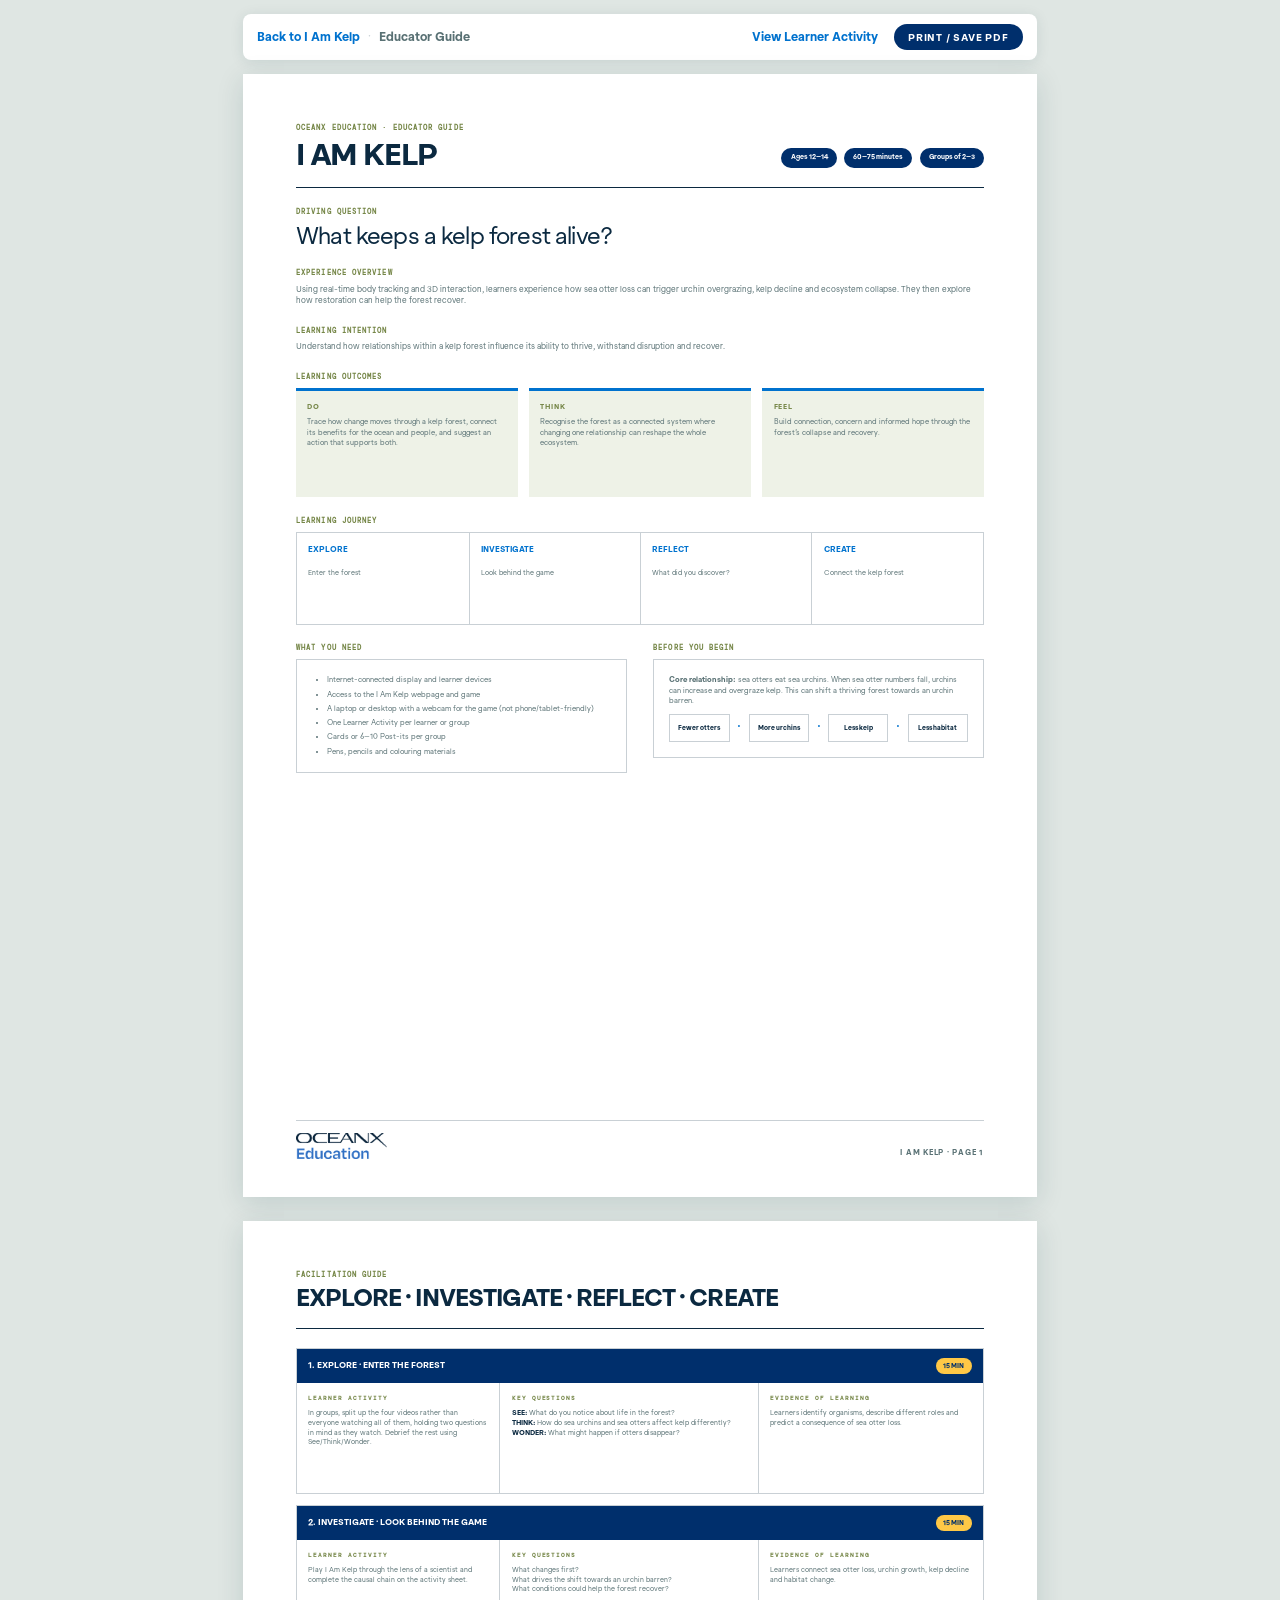
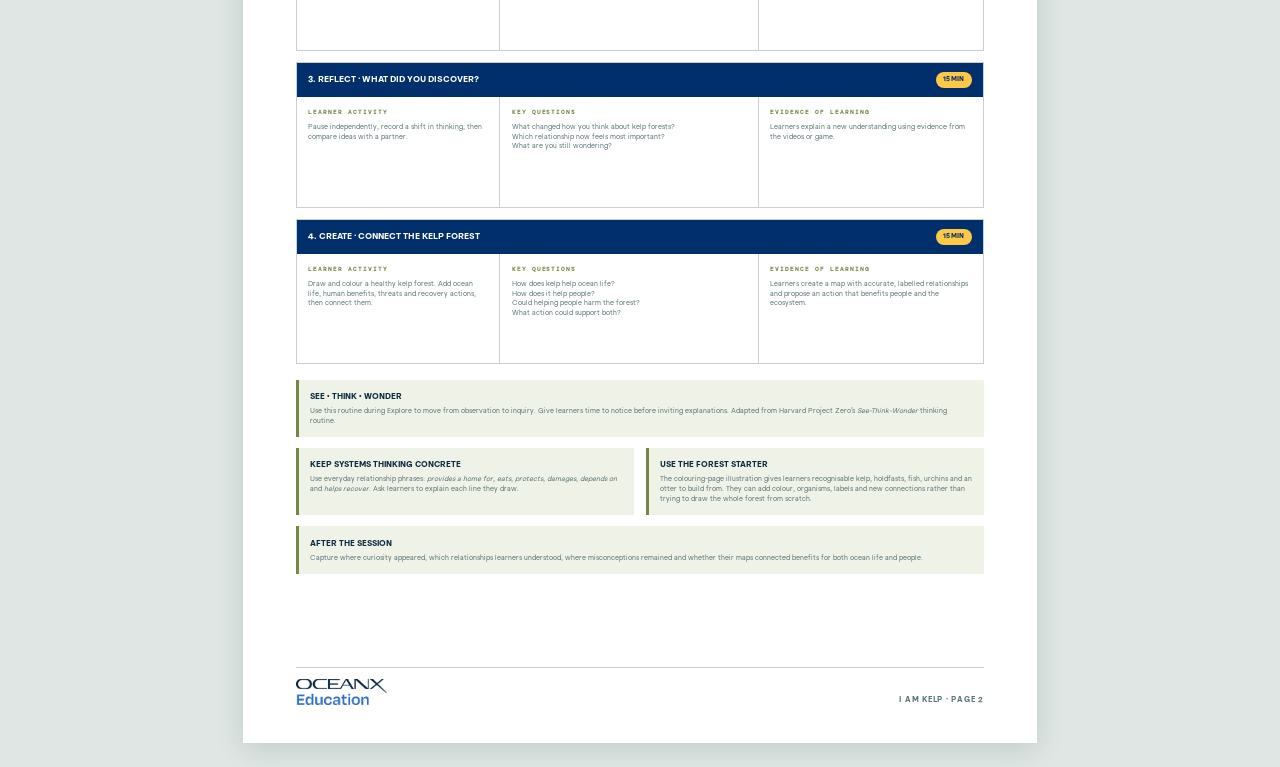
==== commit 4992387e: "Consolidate shared activity styles" ====
--- a/iamkelp-educator-guide.html
+++ b/iamkelp-educator-guide.html
@@ -1,36 +1,213 @@
 <!doctype html>
 <html lang="en-GB">
+
 <head>
-<meta charset="utf-8"><meta name="viewport" content="width=device-width,initial-scale=1">
-<title>I Am Kelp | Educator Guide</title>
-<link rel="icon" type="image/svg+xml" href="data:image/svg+xml,%3Csvg xmlns='http://www.w3.org/2000/svg' viewBox='0 0 64 64'%3E%3Crect width='64' height='64' rx='14' fill='%23063b43'/%3E%3Cpath d='M31 54c-2-13-1-28 10-44 3 12 0 23-7 31 7-4 12-10 16-18 1 13-5 24-19 31Z' fill='%23d8e98c'/%3E%3C/svg%3E">
-<style>
-@font-face{font-family:'Zeist';src:url('assets/fonts/ZeistN2-Light.otf') format('opentype');font-weight:300;font-style:normal;font-display:swap}@font-face{font-family:'Zeist';src:url('assets/fonts/ZeistN2-Regular.otf') format('opentype');font-weight:400;font-style:normal;font-display:swap}@font-face{font-family:'Zeist';src:url('assets/fonts/ZeistN2-Medium.otf') format('opentype');font-weight:500;font-style:normal;font-display:swap}@font-face{font-family:'Zeist';src:url('assets/fonts/ZeistN2-SemiBold.otf') format('opentype');font-weight:600;font-style:normal;font-display:swap}@font-face{font-family:'Zeist';src:url('assets/fonts/ZeistN2-Bold.otf') format('opentype');font-weight:700;font-style:normal;font-display:swap}@font-face{font-family:'DM Mono';src:url('assets/fonts/DMMono-Medium.ttf') format('truetype');font-weight:500;font-style:normal;font-display:swap}
-:root{--deep:#002F6C;--ocean:#0072CE;--kelp:#758647;--lime:#FFC846;--paper:#fff;--wash:#eef2e7;--ink:#0b2940;--muted:#597174;--line:rgba(11,41,64,.22);--font:"Zeist","Avenir Next",Avenir,Arial,sans-serif;--mono:"DM Mono","SFMono-Regular",monospace}*{box-sizing:border-box;margin:0;padding:0}body{background:#dfe6e3;color:var(--ink);font-family:var(--font);line-height:1.4;-webkit-print-color-adjust:exact;print-color-adjust:exact}.print-bar{width:min(210mm,calc(100% - 24px));margin:14px auto 0;padding:10px 14px;display:flex;align-items:center;justify-content:space-between;gap:16px;background:#fff;border-radius:8px;box-shadow:0 2px 14px rgba(6,59,67,.1);font-size:12px;color:var(--muted)}.print-nav{flex:1 1 auto;display:flex;align-items:center;gap:8px;flex-wrap:wrap;min-width:0}.print-nav a{color:var(--ocean);text-decoration:none;font-weight:700}.print-nav a:hover{text-decoration:underline}.print-nav .sep{color:var(--line)}.print-nav .switch{margin-left:auto;padding-left:8px}button{padding:8px 14px;border:0;border-radius:99px;color:#fff;background:var(--deep);font:800 10px/1 var(--font);letter-spacing:.08em;text-transform:uppercase;cursor:pointer}.sheet{width:210mm;min-height:297mm;margin:14px auto 24px;padding:13mm 14mm 10mm;display:flex;flex-direction:column;background:var(--paper);box-shadow:0 6px 26px rgba(6,59,67,.14)}header{display:flex;align-items:flex-end;justify-content:space-between;gap:12mm;padding-bottom:5mm;border-bottom:1px solid var(--ink)}.eyebrow,.label,.col-label{color:var(--kelp);font-size:7.2px;font-weight:850;letter-spacing:.15em;text-transform:uppercase;font-family:var(--mono)}h1{margin-top:2mm;font-size:30px;line-height:.92;letter-spacing:-.04em;text-transform:uppercase}h1.page2-title{font-size:24px}.pills{display:flex;flex-wrap:wrap;justify-content:flex-end;gap:2mm}.pills span{padding:1.5mm 2.4mm;color:#fff;background:var(--deep);border-radius:99px;font-size:6.7px;font-weight:800}.content{flex:1}.label{margin:5mm 0 1.5mm}.question{max-width:155mm;font-size:24px;line-height:1.1;letter-spacing:-.035em}.body{color:var(--muted);font-size:8.2px}.body strong{color:var(--ink)}.outcomes{display:grid;grid-template-columns:repeat(3,1fr);gap:3mm}.outcome{min-height:29mm;padding:3mm;border-top:3px solid var(--ocean);background:var(--wash)}.outcome b{display:block;margin-bottom:1.5mm;color:var(--kelp);font-size:7px;letter-spacing:.12em;text-transform:uppercase}.outcome p{font-size:7.4px;color:var(--muted)}.journey{display:grid;grid-template-columns:repeat(4,1fr);border:1px solid var(--line)}.journey div{min-height:24mm;padding:3mm}.journey div+div{border-left:1px solid var(--line)}.journey b{display:block;margin-bottom:1mm;color:var(--ocean);font-size:8px;text-transform:uppercase}.journey span{color:var(--muted);font-size:7px}.two-col{display:grid;grid-template-columns:1fr 1fr;gap:7mm}.panel{padding:4mm;border:1px solid var(--line)}.panel p,.panel li{color:var(--muted);font-size:7.5px}.panel ul{padding-left:4mm}.panel li+li{margin-top:1mm}.causal{display:flex;align-items:center;gap:2mm;margin-top:2mm}.causal span{flex:1;padding:2.2mm 1mm;border:1px solid var(--line);font-size:6.5px;font-weight:800;text-align:center}.causal i{color:var(--ocean);font-style:normal}.sequence{display:grid;gap:3mm;margin-top:5mm}.phase{border:1px solid var(--line)}.phase-head{display:flex;justify-content:space-between;align-items:center;padding:2.3mm 3mm;color:#fff;background:var(--deep)}.phase-head b{font-size:8.5px;text-transform:uppercase}.phase-head span{padding:1mm 2mm;color:var(--deep);background:var(--lime);border-radius:99px;font-size:6.5px;font-weight:850;text-transform:uppercase}.phase-body{display:grid;grid-template-columns:.9fr 1.15fr 1fr;gap:0}.phase-body>div{min-height:29mm;padding:3mm}.phase-body>div+div{border-left:1px solid var(--line)}.col-label{margin-bottom:1.2mm;font-size:6.4px}.col-copy{color:var(--muted);font-size:7px}.col-copy strong{color:var(--ink)}.notes{display:grid;grid-template-columns:1fr 1fr;gap:3mm;margin-top:4mm}.note{padding:3mm;background:var(--wash);border-left:3px solid var(--kelp)}.note h3{margin-bottom:1mm;font-size:8px;text-transform:uppercase}.note p{color:var(--muted);font-size:7px}.note.wide{grid-column:1/-1}.footer{display:flex;align-items:flex-end;justify-content:space-between;margin-top:4mm;padding-top:3mm;border-top:1px solid var(--line)}.footer img{width:31mm;height:auto}.footer span{color:var(--muted);font-size:6.5px;font-weight:800;letter-spacing:.1em;text-transform:uppercase}
-@page{size:A4 portrait;margin:0}@media print{body{background:#fff}.print-bar{display:none}.sheet{width:210mm;height:297mm;min-height:297mm;margin:0;box-shadow:none;break-after:page}.sheet:last-child{break-after:auto}}
-@media screen and (max-width:840px){body{background:#fff}.print-bar{width:100%;margin:0;border-radius:0;flex-wrap:wrap;row-gap:8px}.print-nav{width:100%}.print-nav .switch{margin-left:0;flex-basis:100%}button{flex:0 0 auto}.sheet{width:100%;min-height:0;margin:0;padding:28px 20px;box-shadow:none}header{display:block}.pills{justify-content:flex-start;margin-top:18px}h1{font-size:46px}.label{margin-top:28px;font-size:9px}.question{font-size:30px}.body{font-size:15px}.outcomes,.journey,.two-col,.phase-body,.notes{display:block}.outcome,.journey div,.panel,.phase-body>div,.note{margin-bottom:16px;padding:18px;min-height:0}.journey div+div,.phase-body>div+div{border-left:0;border-top:1px solid var(--line)}.outcome p,.journey span,.panel p,.panel li,.col-copy,.note p{font-size:14px}.outcome b,.journey b,.col-label{font-size:10px}.causal{align-items:stretch;flex-direction:column}.causal span{width:100%;padding:12px;font-size:12px}.phase-head{padding:12px 14px}.phase-head b{font-size:13px}.phase-body>div{margin:0}.footer{margin-top:28px}.footer img{width:115px}}
-</style>
+    <meta charset="utf-8">
+    <meta name="viewport" content="width=device-width,initial-scale=1">
+    <title>I Am Kelp | Educator Guide</title>
+    <link rel="icon" type="image/svg+xml"
+        href="data:image/svg+xml,%3Csvg xmlns='http://www.w3.org/2000/svg' viewBox='0 0 64 64'%3E%3Crect width='64' height='64' rx='14' fill='%23063b43'/%3E%3Cpath d='M31 54c-2-13-1-28 10-44 3 12 0 23-7 31 7-4 12-10 16-18 1 13-5 24-19 31Z' fill='%23d8e98c'/%3E%3C/svg%3E">
+            <link rel="stylesheet" href="main.css">
+            <link rel="stylesheet" href="activity.css">
 </head>
-<body>
-<aside class="print-bar"><nav class="print-nav"><a href="index.html" onclick="if(history.length>1){history.back();return false;}">Back to I Am Kelp</a><span class="sep">·</span><b>Educator Guide</b><a class="switch" href="iamkelp-learner-activity.html">View Learner Activity</a></nav><button onclick="window.print()">Print / Save PDF</button></aside>
-<main class="sheet"><div class="content">
-<header><div><div class="eyebrow">OceanX Education · Educator guide</div><h1>I Am Kelp</h1></div><div class="pills"><span>Ages 12–14</span><span>60–75 minutes</span><span>Groups of 2–3</span></div></header>
-<div class="label">Driving question</div><div class="question">What keeps a kelp forest alive?</div>
-<div class="label">Experience overview</div><p class="body">Using real-time body tracking and 3D interaction, learners experience how sea otter loss can trigger urchin overgrazing, kelp decline and ecosystem collapse. They then explore how restoration can help the forest recover.</p>
-<div class="label">Learning intention</div><p class="body">Understand how relationships within a kelp forest influence its ability to thrive, withstand disruption and recover.</p>
-<div class="label">Learning outcomes</div><div class="outcomes"><article class="outcome"><b>Do</b><p>Trace how change moves through a kelp forest, connect its benefits for the ocean and people, and suggest an action that supports both.</p></article><article class="outcome"><b>Think</b><p>Recognise the forest as a connected system where changing one relationship can reshape the whole ecosystem.</p></article><article class="outcome"><b>Feel</b><p>Build connection, concern and informed hope through the forest’s collapse and recovery.</p></article></div>
-<div class="label">Learning journey</div><div class="journey"><div><b>Explore</b><span>Enter the forest</span></div><div><b>Investigate</b><span>Look behind the game</span></div><div><b>Reflect</b><span>What did you discover?</span></div><div><b>Create</b><span>Connect the kelp forest</span></div></div>
-<div class="two-col"><div><div class="label">What you need</div><div class="panel"><ul><li>Internet-connected display and learner devices</li><li>Access to the I Am Kelp webpage and game</li><li>A laptop or desktop with a webcam for the game (not phone/tablet-friendly)</li><li>One Learner Activity per learner or group</li><li>Cards or 6–10 Post-its per group</li><li>Pens, pencils and colouring materials</li></ul></div></div><div><div class="label">Before you begin</div><div class="panel"><p><strong>Core relationship:</strong> sea otters eat sea urchins. When sea otter numbers fall, urchins can increase and overgraze kelp. This can shift a thriving forest towards an urchin barren.</p><div class="causal"><span>Fewer otters</span><i>·</i><span>More urchins</span><i>·</i><span>Less kelp</span><i>·</i><span>Less habitat</span></div></div></div></div>
-</div><footer class="footer"><img src="assets/logos/OceanX-Education-Logo-Dark.png" alt="OceanX Education"><span>I Am Kelp · Page 1</span></footer></main>
-
-<main class="sheet"><div class="content">
-<header><div><div class="eyebrow">Facilitation guide</div><h1 class="page2-title">Explore · Investigate · Reflect · Create</h1></div></header>
-<div class="sequence">
-<section class="phase"><div class="phase-head"><b>1. Explore · Enter the forest</b><span>15 min</span></div><div class="phase-body"><div><div class="col-label">Learner activity</div><p class="col-copy">In groups, split up the four videos rather than everyone watching all of them, holding two questions in mind as they watch. Debrief the rest using See/Think/Wonder.</p></div><div><div class="col-label">Key questions</div><p class="col-copy"><strong>SEE:</strong> What do you notice about life in the forest?<br><strong>THINK:</strong> How do sea urchins and sea otters affect kelp differently?<br><strong>WONDER:</strong> What might happen if otters disappear?</p></div><div><div class="col-label">Evidence of learning</div><p class="col-copy">Learners identify organisms, describe different roles and predict a consequence of sea otter loss.</p></div></div></section>
-<section class="phase"><div class="phase-head"><b>2. Investigate · Look behind the game</b><span>15 min</span></div><div class="phase-body"><div><div class="col-label">Learner activity</div><p class="col-copy">Play I Am Kelp through the lens of a scientist and complete the causal chain on the activity sheet.</p></div><div><div class="col-label">Key questions</div><p class="col-copy">What changes first?<br>What drives the shift towards an urchin barren?<br>What conditions could help the forest recover?</p></div><div><div class="col-label">Evidence of learning</div><p class="col-copy">Learners connect sea otter loss, urchin growth, kelp decline and habitat change.</p></div></div></section>
-<section class="phase"><div class="phase-head"><b>3. Reflect · What did you discover?</b><span>15 min</span></div><div class="phase-body"><div><div class="col-label">Learner activity</div><p class="col-copy">Pause independently, record a shift in thinking, then compare ideas with a partner.</p></div><div><div class="col-label">Key questions</div><p class="col-copy">What changed how you think about kelp forests?<br>Which relationship now feels most important?<br>What are you still wondering?</p></div><div><div class="col-label">Evidence of learning</div><p class="col-copy">Learners explain a new understanding using evidence from the videos or game.</p></div></div></section>
-<section class="phase"><div class="phase-head"><b>4. Create · Connect the kelp forest</b><span>15 min</span></div><div class="phase-body"><div><div class="col-label">Learner activity</div><p class="col-copy">Draw and colour a healthy kelp forest. Add ocean life, human benefits, threats and recovery actions, then connect them.</p></div><div><div class="col-label">Key questions</div><p class="col-copy">How does kelp help ocean life?<br>How does it help people?<br>Could helping people harm the forest?<br>What action could support both?</p></div><div><div class="col-label">Evidence of learning</div><p class="col-copy">Learners create a map with accurate, labelled relationships and propose an action that benefits people and the ecosystem.</p></div></div></section>
-</div>
-<div class="notes"><article class="note wide"><h3>See &bull; Think &bull; Wonder</h3><p>Use this routine during Explore to move from observation to inquiry. Give learners time to notice before inviting explanations. Adapted from Harvard Project Zero's <i>See-Think-Wonder</i> thinking routine.</p></article><article class="note"><h3>Keep systems thinking concrete</h3><p>Use everyday relationship phrases: <i>provides a home for</i>, <i>eats</i>, <i>protects</i>, <i>damages</i>, <i>depends on</i> and <i>helps recover</i>. Ask learners to explain each line they draw.</p></article><article class="note"><h3>Use the forest starter</h3><p>The colouring-page illustration gives learners recognisable kelp, holdfasts, fish, urchins and an otter to build from. They can add colour, organisms, labels and new connections rather than trying to draw the whole forest from scratch.</p></article><article class="note wide"><h3>After the session</h3><p>Capture where curiosity appeared, which relationships learners understood, where misconceptions remained and whether their maps connected benefits for both ocean life and people.</p></article></div>
-</div><footer class="footer"><img src="assets/logos/OceanX-Education-Logo-Dark.png" alt="OceanX Education"><span>I Am Kelp · Page 2</span></footer></main>
-</body></html>
+
+<body class="page-guide page-guide">
+    <aside class="print-bar">
+        <nav class="print-nav"><a href="index.html" onclick="if(history.length>1){history.back();return false;}">Back to
+                I Am Kelp</a><span class="sep">·</span><b>Educator Guide</b><a class="switch"
+                href="iamkelp-learner-activity.html">View Learner Activity</a></nav><button
+            onclick="window.print()">Print / Save PDF</button>
+    </aside>
+    <main class="sheet">
+        <div class="content">
+            <header>
+                <div>
+                    <div class="eyebrow">OceanX Education · Educator guide</div>
+                    <h1>I Am Kelp</h1>
+                </div>
+                <div class="pills"><span>Ages 12–14</span><span>60–75 minutes</span><span>Groups of 2–3</span></div>
+            </header>
+            <div class="label">Driving question</div>
+            <div class="question">What keeps a kelp forest alive?</div>
+            <div class="label">Experience overview</div>
+            <p class="body">Using real-time body tracking and 3D interaction, learners experience how sea otter loss can
+                trigger urchin overgrazing, kelp decline and ecosystem collapse. They then explore how restoration can
+                help the forest recover.</p>
+            <div class="label">Learning intention</div>
+            <p class="body">Understand how relationships within a kelp forest influence its ability to thrive, withstand
+                disruption and recover.</p>
+            <div class="label">Learning outcomes</div>
+            <div class="outcomes">
+                <article class="outcome"><b>Do</b>
+                    <p>Trace how change moves through a kelp forest, connect its benefits for the ocean and people, and
+                        suggest an action that supports both.</p>
+                </article>
+                <article class="outcome"><b>Think</b>
+                    <p>Recognise the forest as a connected system where changing one relationship can reshape the whole
+                        ecosystem.</p>
+                </article>
+                <article class="outcome"><b>Feel</b>
+                    <p>Build connection, concern and informed hope through the forest’s collapse and recovery.</p>
+                </article>
+            </div>
+            <div class="label">Learning journey</div>
+            <div class="journey">
+                <div><b>Explore</b><span>Enter the forest</span></div>
+                <div><b>Investigate</b><span>Look behind the game</span></div>
+                <div><b>Reflect</b><span>What did you discover?</span></div>
+                <div><b>Create</b><span>Connect the kelp forest</span></div>
+            </div>
+            <div class="two-col">
+                <div>
+                    <div class="label">What you need</div>
+                    <div class="panel">
+                        <ul>
+                            <li>Internet-connected display and learner devices</li>
+                            <li>Access to the I Am Kelp webpage and game</li>
+                            <li>A laptop or desktop with a webcam for the game (not phone/tablet-friendly)</li>
+                            <li>One Learner Activity per learner or group</li>
+                            <li>Cards or 6–10 Post-its per group</li>
+                            <li>Pens, pencils and colouring materials</li>
+                        </ul>
+                    </div>
+                </div>
+                <div>
+                    <div class="label">Before you begin</div>
+                    <div class="panel">
+                        <p><strong>Core relationship:</strong> sea otters eat sea urchins. When sea otter numbers fall,
+                            urchins can increase and overgraze kelp. This can shift a thriving forest towards an urchin
+                            barren.</p>
+                        <div class="causal"><span>Fewer otters</span><i>·</i><span>More urchins</span><i>·</i><span>Less
+                                kelp</span><i>·</i><span>Less habitat</span></div>
+                    </div>
+                </div>
+            </div>
+        </div>
+        <footer class="footer"><img src="assets/logos/OceanX-Education-Logo-Dark.png" alt="OceanX Education"><span>I Am
+                Kelp · Page 1</span></footer>
+    </main>
+
+    <main class="sheet">
+        <div class="content">
+            <header>
+                <div>
+                    <div class="eyebrow">Facilitation guide</div>
+                    <h1 class="page2-title">Explore · Investigate · Reflect · Create</h1>
+                </div>
+            </header>
+            <div class="sequence">
+                <section class="phase">
+                    <div class="phase-head"><b>1. Explore · Enter the forest</b><span>15 min</span></div>
+                    <div class="phase-body">
+                        <div>
+                            <div class="col-label">Learner activity</div>
+                            <p class="col-copy">In groups, split up the four videos rather than everyone watching all of
+                                them, holding two questions in mind as they watch. Debrief the rest using
+                                See/Think/Wonder.</p>
+                        </div>
+                        <div>
+                            <div class="col-label">Key questions</div>
+                            <p class="col-copy"><strong>SEE:</strong> What do you notice about life in the
+                                forest?<br><strong>THINK:</strong> How do sea urchins and sea otters affect kelp
+                                differently?<br><strong>WONDER:</strong> What might happen if otters disappear?</p>
+                        </div>
+                        <div>
+                            <div class="col-label">Evidence of learning</div>
+                            <p class="col-copy">Learners identify organisms, describe different roles and predict a
+                                consequence of sea otter loss.</p>
+                        </div>
+                    </div>
+                </section>
+                <section class="phase">
+                    <div class="phase-head"><b>2. Investigate · Look behind the game</b><span>15 min</span></div>
+                    <div class="phase-body">
+                        <div>
+                            <div class="col-label">Learner activity</div>
+                            <p class="col-copy">Play I Am Kelp through the lens of a scientist and complete the causal
+                                chain on the activity sheet.</p>
+                        </div>
+                        <div>
+                            <div class="col-label">Key questions</div>
+                            <p class="col-copy">What changes first?<br>What drives the shift towards an urchin
+                                barren?<br>What conditions could help the forest recover?</p>
+                        </div>
+                        <div>
+                            <div class="col-label">Evidence of learning</div>
+                            <p class="col-copy">Learners connect sea otter loss, urchin growth, kelp decline and habitat
+                                change.</p>
+                        </div>
+                    </div>
+                </section>
+                <section class="phase">
+                    <div class="phase-head"><b>3. Reflect · What did you discover?</b><span>15 min</span></div>
+                    <div class="phase-body">
+                        <div>
+                            <div class="col-label">Learner activity</div>
+                            <p class="col-copy">Pause independently, record a shift in thinking, then compare ideas with
+                                a partner.</p>
+                        </div>
+                        <div>
+                            <div class="col-label">Key questions</div>
+                            <p class="col-copy">What changed how you think about kelp forests?<br>Which relationship now
+                                feels most important?<br>What are you still wondering?</p>
+                        </div>
+                        <div>
+                            <div class="col-label">Evidence of learning</div>
+                            <p class="col-copy">Learners explain a new understanding using evidence from the videos or
+                                game.</p>
+                        </div>
+                    </div>
+                </section>
+                <section class="phase">
+                    <div class="phase-head"><b>4. Create · Connect the kelp forest</b><span>15 min</span></div>
+                    <div class="phase-body">
+                        <div>
+                            <div class="col-label">Learner activity</div>
+                            <p class="col-copy">Draw and colour a healthy kelp forest. Add ocean life, human benefits,
+                                threats and recovery actions, then connect them.</p>
+                        </div>
+                        <div>
+                            <div class="col-label">Key questions</div>
+                            <p class="col-copy">How does kelp help ocean life?<br>How does it help people?<br>Could
+                                helping people harm the forest?<br>What action could support both?</p>
+                        </div>
+                        <div>
+                            <div class="col-label">Evidence of learning</div>
+                            <p class="col-copy">Learners create a map with accurate, labelled relationships and propose
+                                an action that benefits people and the ecosystem.</p>
+                        </div>
+                    </div>
+                </section>
+            </div>
+            <div class="notes">
+                <article class="note wide">
+                    <h3>See &bull; Think &bull; Wonder</h3>
+                    <p>Use this routine during Explore to move from observation to inquiry. Give learners time to notice
+                        before inviting explanations. Adapted from Harvard Project Zero's <i>See-Think-Wonder</i>
+                        thinking routine.</p>
+                </article>
+                <article class="note">
+                    <h3>Keep systems thinking concrete</h3>
+                    <p>Use everyday relationship phrases: <i>provides a home for</i>, <i>eats</i>, <i>protects</i>,
+                        <i>damages</i>, <i>depends on</i> and <i>helps recover</i>. Ask learners to explain each line
+                        they draw.</p>
+                </article>
+                <article class="note">
+                    <h3>Use the forest starter</h3>
+                    <p>The colouring-page illustration gives learners recognisable kelp, holdfasts, fish, urchins and an
+                        otter to build from. They can add colour, organisms, labels and new connections rather than
+                        trying to draw the whole forest from scratch.</p>
+                </article>
+                <article class="note wide">
+                    <h3>After the session</h3>
+                    <p>Capture where curiosity appeared, which relationships learners understood, where misconceptions
+                        remained and whether their maps connected benefits for both ocean life and people.</p>
+                </article>
+            </div>
+        </div>
+        <footer class="footer"><img src="assets/logos/OceanX-Education-Logo-Dark.png" alt="OceanX Education"><span>I Am
+                Kelp · Page 2</span></footer>
+    </main>
+</body>
+
+</html>
--- a/main.css
+++ b/main.css
@@ -0,0 +1,48 @@
+/* Shared typography foundation for all I Am Kelp pages. */
+@font-face {
+  font-family: 'Zeist';
+  src: url('assets/fonts/ZeistN2-Light.otf') format('opentype');
+  font-weight: 300;
+  font-style: normal;
+  font-display: swap;
+}
+
+@font-face {
+  font-family: 'Zeist';
+  src: url('assets/fonts/ZeistN2-Regular.otf') format('opentype');
+  font-weight: 400;
+  font-style: normal;
+  font-display: swap;
+}
+
+@font-face {
+  font-family: 'Zeist';
+  src: url('assets/fonts/ZeistN2-Medium.otf') format('opentype');
+  font-weight: 500;
+  font-style: normal;
+  font-display: swap;
+}
+
+@font-face {
+  font-family: 'Zeist';
+  src: url('assets/fonts/ZeistN2-SemiBold.otf') format('opentype');
+  font-weight: 600;
+  font-style: normal;
+  font-display: swap;
+}
+
+@font-face {
+  font-family: 'Zeist';
+  src: url('assets/fonts/ZeistN2-Bold.otf') format('opentype');
+  font-weight: 700;
+  font-style: normal;
+  font-display: swap;
+}
+
+@font-face {
+  font-family: 'DM Mono';
+  src: url('assets/fonts/DMMono-Medium.ttf') format('truetype');
+  font-weight: 500;
+  font-style: normal;
+  font-display: swap;
+}
--- a/activity.css
+++ b/activity.css
@@ -0,0 +1,1459 @@
+.page-index{
+            --deep: #063b43;
+            --ocean: #0a5058;
+            --ocean-light: #39787a;
+            --kelp: #758647;
+            --lime: #d8e98c;
+            --foam: #f3f5e9;
+            --paper: #fbfcf6;
+            --ink: #12383b;
+            --muted: #597174;
+            --line: rgba(18, 56, 59, .18);
+            --white-line: rgba(243, 245, 233, .24);
+            --shadow: 0 20px 55px rgba(2, 38, 43, .16);
+            --radius: 1.1rem;
+            --mono: "DM Mono", "SFMono-Regular", monospace
+        }.page-index *{
+            box-sizing: border-box
+        }html.page-index{
+            scroll-behavior: smooth
+        }body.page-index{
+            margin: 0;
+            color: var(--ink);
+            background: var(--paper);
+            font-family: "Zeist", "Helvetica Neue", Arial, sans-serif;
+            font-size: 1rem;
+            line-height: 1.55;
+            -webkit-font-smoothing: antialiased
+        }.page-index a{
+            color: inherit
+        }.page-index img{
+            max-width: 100%
+        }.page-index .skip-link{
+            position: absolute;
+            left: 1rem;
+            top: -5rem;
+            z-index: 20;
+            padding: .7rem 1rem;
+            background: var(--foam);
+            color: var(--deep);
+            border-radius: .4rem
+        }.page-index .skip-link:focus{
+            top: 1rem
+        }.page-index .shell{
+            width: min(1160px, calc(100% - 2rem));
+            margin-inline: auto
+        }.page-index .site-header{
+            position: sticky;
+            top: 0;
+            z-index: 50;
+            color: var(--foam);
+            background: var(--deep)
+        }.page-index .nav{
+            min-height: 5.4rem;
+            display: flex;
+            align-items: center;
+            justify-content: space-between;
+            gap: 1.5rem;
+            border-bottom: 1px solid var(--white-line)
+        }.page-index .brand{
+            display: flex;
+            align-items: center;
+            gap: 1rem;
+            text-decoration: none
+        }.page-index .brand img{
+            width: 8.2rem;
+            height: auto
+        }.page-index .brand-divider{
+            width: 1px;
+            height: 1.5rem;
+            background: var(--white-line)
+        }.page-index .brand-name{
+            font-size: .83rem;
+            font-weight: 750;
+            letter-spacing: .17em;
+            text-transform: uppercase;
+            font-family: var(--mono)
+        }.page-index .nav-links{
+            display: flex;
+            align-items: center;
+            gap: 1.7rem
+        }.page-index .nav-links a{
+            color: var(--foam);
+            text-decoration: none;
+            font-size: .78rem;
+            font-weight: 750;
+            letter-spacing: .11em;
+            text-transform: uppercase
+        }.page-index .nav-links a:hover, .page-index .nav-links a:focus-visible{
+            color: var(--lime)
+        }.page-index .progress-shell{
+            border-top: 1px solid var(--white-line)
+        }.page-index .progress{
+            display: flex;
+            gap: 1.6rem;
+            overflow-x: auto;
+            padding: .55rem 0;
+            font-family: var(--mono);
+            font-size: .7rem;
+            letter-spacing: .08em;
+            text-transform: uppercase;
+            scrollbar-width: none
+        }.page-index .progress::-webkit-scrollbar{
+            display: none
+        }.page-index .progress a{
+            display: flex;
+            align-items: center;
+            gap: .4rem;
+            flex: 0 0 auto;
+            color: rgba(243, 245, 233, .55);
+            text-decoration: none;
+            white-space: nowrap;
+            padding: .2rem 0;
+            border-bottom: 2px solid transparent
+        }.page-index .progress a b{
+            font-weight: 700;
+            color: rgba(243, 245, 233, .4)
+        }.page-index .progress a:hover{
+            color: var(--foam)
+        }.page-index .progress a.current{
+            color: var(--lime);
+            border-bottom-color: var(--lime)
+        }.page-index .progress a.current b{
+            color: var(--lime)
+        }.page-index #journey, .page-index #step-1, .page-index #step-2, .page-index #step-3, .page-index #step-4, .page-index #resources{
+            scroll-margin-top: 8.5rem
+        }.page-index .hero{
+            position: relative;
+            min-height: 620px;
+            display: grid;
+            align-items: end;
+            overflow: hidden;
+            color: var(--foam);
+            background: radial-gradient(circle at 18% 18%, rgba(224, 235, 187, .28), transparent 31%), radial-gradient(circle at 68% 76%, rgba(65, 128, 124, .3), transparent 36%), linear-gradient(118deg, #466f68 0%, #0d5960 42%, #063640 100%)
+        }.page-index .hero:before{
+            content: "";
+            position: absolute;
+            inset: 0;
+            opacity: .34;
+            background-image: linear-gradient(110deg, transparent 0 12%, rgba(225, 235, 194, .09) 12.2% 12.5%, transparent 12.7% 100%);
+            pointer-events: none
+        }.page-index .hero:after{
+            content: "";
+            position: absolute;
+            inset: auto -10% -38% 32%;
+            height: 78%;
+            border: 1px solid rgba(216, 233, 140, .18);
+            border-radius: 50%;
+            transform: rotate(-8deg);
+            pointer-events: none
+        }.page-index .hero-content{
+            position: relative;
+            z-index: 1;
+            padding: 2rem 0 5rem;
+            display: grid;
+            grid-template-columns: minmax(0, 1.45fr) minmax(300px, .75fr);
+            align-items: end;
+            gap: 4rem
+        }.page-index h1, .page-index h2, .page-index h3, .page-index p{
+            margin-top: 0
+        }.page-index h1{
+            max-width: 760px;
+            margin-bottom: 1.2rem;
+            font-size: clamp(3.25rem, 8vw, 6.8rem);
+            line-height: .89;
+            letter-spacing: -.055em
+        }.page-index .hero-lead{
+            max-width: 680px;
+            margin-bottom: 0;
+            color: rgba(243, 245, 233, .86);
+            font-size: clamp(1.05rem, 2vw, 1.35rem);
+            line-height: 1.45
+        }.page-index main section{
+            padding-block: clamp(4rem, 8vw, 7rem)
+        }.page-index .overview{
+            padding-block: clamp(2rem, 4vw, 3.5rem);
+            color: var(--foam);
+            background: #082f35
+        }.page-index .overview p{
+            max-width: 960px;
+            margin: 0;
+            font-size: clamp(1.2rem, 2.5vw, 1.75rem);
+            line-height: 1.45;
+            letter-spacing: -.018em
+        }.page-index .section-kicker{
+            margin-bottom: .85rem;
+            color: var(--kelp);
+            font-size: .76rem;
+            font-weight: 800;
+            letter-spacing: .15em;
+            text-transform: uppercase;
+            font-family: var(--mono)
+        }.page-index h2{
+            max-width: 850px;
+            margin-bottom: 1.1rem;
+            font-size: clamp(2.15rem, 5vw, 4.2rem);
+            line-height: 1;
+            letter-spacing: -.045em
+        }.page-index .intention{
+            background: var(--foam)
+        }.page-index .intention-grid{
+            display: grid;
+            grid-template-columns: .78fr 1.22fr;
+            gap: clamp(2rem, 7vw, 7rem);
+            align-items: start
+        }.page-index .intention-statement{
+            padding-top: .35rem;
+            font-size: clamp(1.45rem, 3vw, 2.15rem);
+            line-height: 1.32;
+            letter-spacing: -.025em
+        }.page-index .outcomes{
+            display: grid;
+            border-top: 1px solid var(--line)
+        }.page-index .outcome{
+            display: grid;
+            grid-template-columns: 5.5rem 1fr;
+            gap: 1rem;
+            padding: 1.35rem 0;
+            border-bottom: 1px solid var(--line)
+        }.page-index .outcome b{
+            color: var(--kelp);
+            font-size: .78rem;
+            letter-spacing: .12em;
+            text-transform: uppercase
+        }.page-index .outcome p{
+            margin: 0
+        }.page-index .journey{
+            color: var(--foam);
+            background: var(--deep)
+        }.page-index .journey .section-kicker{
+            color: var(--lime)
+        }.page-index .meta{
+            display: flex;
+            flex-wrap: wrap;
+            gap: .55rem;
+            margin-top: 2rem
+        }.page-index .meta span{
+            padding: .48rem .75rem;
+            color: var(--foam);
+            background: rgba(3, 46, 53, .62);
+            border: 1px solid rgba(243, 245, 233, .16);
+            border-radius: 999px;
+            font-size: .78rem;
+            font-weight: 700
+        }.page-index .downloads{
+            display: flex;
+            flex-wrap: wrap;
+            gap: .7rem;
+            margin-top: 2rem
+        }.page-index .downloads a{
+            display: inline-flex;
+            align-items: center;
+            gap: .5rem;
+            padding: .75rem 1rem;
+            color: var(--deep);
+            background: var(--lime);
+            border: 1px solid var(--lime);
+            border-radius: 999px;
+            text-decoration: none;
+            font-weight: 800;
+            transition: background-color .18s ease, border-color .18s ease, color .18s ease, box-shadow .18s ease, transform .12s ease
+        }.page-index .downloads a:hover{
+            background: #deec9d;
+            border-color: #deec9d;
+            box-shadow: 0 4px 14px rgba(216, 233, 140, .35);
+            transform: translateY(-1px)
+        }.page-index .downloads a:active{
+            background: #becd7b;
+            border-color: #becd7b;
+            box-shadow: none;
+            transform: translateY(0) scale(.97)
+        }.page-index .downloads a:focus-visible{
+            outline: 2px solid var(--lime);
+            outline-offset: 2px
+        }.page-index .downloads .dl-icon{
+            width: 14px;
+            height: 14px;
+            flex: 0 0 auto;
+            transition: transform .18s ease
+        }.page-index .downloads a:hover .dl-icon{
+            transform: translateY(2px)
+        }.page-index .downloads a+a{
+            color: var(--deep);
+            background: transparent;
+            border-color: rgba(18, 56, 59, .3)
+        }.page-index .downloads a+a:hover{
+            background: rgba(216, 233, 140, .18);
+            border-color: var(--lime);
+            box-shadow: none
+        }.page-index .downloads a+a:active{
+            background: rgba(216, 233, 140, .32);
+            border-color: var(--lime)
+        }.page-index .accordions{
+            margin-top: 2.5rem;
+            display: grid;
+            gap: .8rem
+        }.page-index .accordions details{
+            overflow: hidden;
+            border: 1px solid var(--white-line);
+            border-radius: .75rem;
+            background: rgba(1, 26, 30, .32)
+        }.page-index .accordions summary{
+            min-height: 4.7rem;
+            display: flex;
+            align-items: center;
+            gap: 1rem;
+            padding: 1rem 1.2rem;
+            cursor: pointer;
+            list-style: none
+        }.page-index .accordions summary::-webkit-details-marker{
+            display: none
+        }.page-index .accordions summary span{
+            flex: 1 1 auto;
+            min-width: 0;
+            font-size: 1.05rem;
+            font-weight: 600
+        }.page-index .accordions summary b{
+            color: var(--foam)
+        }.page-index .accordions summary em{
+            flex: 0 0 auto;
+            padding: .32rem .58rem;
+            color: var(--deep);
+            background: var(--lime);
+            border-radius: 999px;
+            font-size: .7rem;
+            font-style: normal;
+            font-weight: 800;
+            letter-spacing: .06em;
+            text-transform: uppercase
+        }.page-index .accordions summary:after{
+            content: "+";
+            color: var(--lime);
+            font-size: 1.35rem;
+            line-height: 1
+        }.page-index .accordions details[open] summary{
+            border-bottom: 1px solid var(--white-line)
+        }.page-index .accordions details[open] summary:after{
+            content: "−"
+        }.page-index .detail-body{
+            padding: 1.4rem 1.2rem 1.7rem
+        }.page-index .detail-body h3{
+            font-size: 1.25rem
+        }.page-index .detail-body p, .page-index .detail-body li{
+            color: rgba(243, 245, 233, .76)
+        }.page-index .detail-body li+li{
+            margin-top: .45rem
+        }.page-index .video-grid{
+            display: grid;
+            grid-template-columns: 1fr 1fr;
+            gap: 1rem;
+            margin: 1.4rem 0
+        }.page-index .video{
+            overflow: hidden;
+            background: #021f24;
+            border: 1px solid var(--white-line);
+            border-radius: .65rem
+        }.page-index .video-frame{
+            position: relative;
+            aspect-ratio: 16/9
+        }.page-index .video iframe{
+            position: absolute;
+            inset: 0;
+            width: 100%;
+            height: 100%;
+            border: 0
+        }.page-index .video span{
+            display: block;
+            padding: .7rem .8rem;
+            color: rgba(243, 245, 233, .72);
+            font-size: .76rem;
+            font-weight: 750;
+            letter-spacing: .08em;
+            text-transform: uppercase
+        }.page-index .game-button{
+            display: inline-flex;
+            align-items: center;
+            gap: 1rem;
+            padding: .78rem 1rem;
+            color: var(--deep);
+            background: var(--lime);
+            border-radius: .5rem;
+            text-decoration: none;
+            font-weight: 800
+        }.page-index .game-button small{
+            font-weight: 600;
+            opacity: .72
+        }.page-index .create-questions{
+            margin: 1.3rem 0;
+            padding: 1rem;
+            border-left: 3px solid var(--lime);
+            background: rgba(243, 245, 233, .05)
+        }.page-index .create-questions p{
+            margin-bottom: .4rem
+        }.page-index .create-questions ol{
+            margin: .4rem 0 0;
+            padding-left: 1.25rem
+        }.page-index .finish-line{
+            margin-bottom: 0 !important;
+            padding: 1rem;
+            border: 1px solid var(--white-line);
+            border-radius: .6rem
+        }.page-index .finish-line b{
+            color: var(--lime)
+        }.page-index .feedback{
+            margin-top: 1.2rem;
+            padding: 1.5rem;
+            border: 1px solid var(--white-line);
+            border-radius: .75rem;
+            background: rgba(243, 245, 233, .05)
+        }.page-index .feedback p:last-child{
+            margin-bottom: 0;
+            color: rgba(243, 245, 233, .76)
+        }.page-index .resource-grid{
+            margin-top: 3rem;
+            display: grid;
+            grid-template-columns: repeat(2, 1fr);
+            gap: 1rem
+        }.page-index .resource-card{
+            min-height: 245px;
+            display: flex;
+            flex-direction: column;
+            justify-content: space-between;
+            padding: clamp(1.4rem, 3vw, 2rem);
+            border: 1px solid var(--line);
+            border-radius: var(--radius);
+            text-decoration: none;
+            transition: transform .2s ease, border-color .2s ease, background .2s ease
+        }.page-index .resource-card:hover, .page-index .resource-card:focus-visible{
+            transform: translateY(-3px);
+            border-color: var(--ocean-light);
+            background: var(--foam)
+        }.page-index .resource-type{
+            color: var(--kelp);
+            font-size: .73rem;
+            font-weight: 800;
+            letter-spacing: .13em;
+            text-transform: uppercase;
+            font-family: var(--mono)
+        }.page-index .resource-card h3{
+            max-width: 25ch;
+            margin: 2.5rem 0 .65rem;
+            font-size: clamp(1.45rem, 2.5vw, 2rem);
+            line-height: 1.08
+        }.page-index .resource-card p{
+            margin: 0;
+            color: var(--muted)
+        }.page-index .resource-action{
+            margin-top: 1.6rem;
+            font-size: .78rem;
+            font-weight: 800;
+            letter-spacing: .1em;
+            text-transform: uppercase;
+            font-family: var(--mono)
+        }.page-index .next-ecosystem{
+            color: var(--foam);
+            background: var(--ocean)
+        }.page-index .next-ecosystem .section-kicker{
+            color: var(--lime)
+        }.page-index .next-ecosystem h2{
+            max-width: 700px;
+            font-size: clamp(2rem, 4vw, 3.3rem)
+        }.page-index .next-ecosystem p:not(.section-kicker){
+            max-width: 650px;
+            margin-bottom: 0;
+            color: rgba(243, 245, 233, .75)
+        }.page-index .next-inner{
+            display: flex;
+            align-items: flex-end;
+            justify-content: space-between;
+            gap: 3rem
+        }.page-index .next-inner>a{
+            flex: 0 0 auto;
+            padding: .9rem 1.1rem;
+            color: var(--deep);
+            background: var(--lime);
+            border-radius: .55rem;
+            text-decoration: none;
+            font-weight: 800
+        }.page-index footer{
+            color: var(--foam);
+            background: #032e35
+        }.page-index .footer-inner{
+            min-height: 190px;
+            padding-block: 3rem;
+            display: flex;
+            align-items: flex-end;
+            justify-content: space-between;
+            gap: 2rem
+        }.page-index .footer-logo{
+            width: 10rem
+        }.page-index .footer-copy{
+            max-width: 480px;
+            margin: 0;
+            color: rgba(243, 245, 233, .62);
+            font-size: .87rem;
+            text-align: right
+        }.page-index :focus-visible{
+            outline: 3px solid var(--lime);
+            outline-offset: 4px
+        }@media(max-width:820px){.page-index .nav{
+                min-height: 4.8rem
+            }.page-index .brand img{
+                width: 7.2rem
+            }.page-index .brand-divider, .page-index .brand-name{
+                display: none
+            }.page-index .nav-links a:not(:last-child){
+                display: none
+            }.page-index .hero{
+                min-height: auto
+            }.page-index .hero-content{
+                padding: 2.5rem 0 3rem;
+                grid-template-columns: 1fr;
+                gap: 2.4rem
+            }.page-index .intention-grid{
+                grid-template-columns: 1fr
+            }.page-index .resource-grid{
+                grid-template-columns: 1fr
+            }.page-index .next-inner{
+                align-items: flex-start;
+                flex-direction: column;
+                gap: 1.5rem
+            }.page-index main section{
+                padding-block: clamp(2.75rem, 6vw, 4.5rem)
+            }.page-index .overview{
+                padding-block: clamp(1.5rem, 4vw, 2.5rem)
+            }.page-index .accordions{
+                margin-top: 1.8rem
+            }.page-index .footer-inner{
+                padding-block: 2.25rem
+            }.page-index .progress{
+                gap: 1.1rem;
+                padding: .45rem 0
+            }.page-index #journey, .page-index #step-1, .page-index #step-2, .page-index #step-3, .page-index #step-4, .page-index #resources{
+                scroll-margin-top: 7.25rem
+            }
+        }@media(max-width:520px){.page-index .shell{
+                width: min(100% - 1.25rem, 1160px)
+            }.page-index .hero-content{
+                padding-top: 2rem;
+                padding-bottom: 2.4rem
+            }.page-index h1{
+                font-size: clamp(2.75rem, 14vw, 4.3rem)
+            }.page-index .hero-lead{
+                font-size: 1rem
+            }.page-index main section{
+                padding-block: 2.5rem
+            }.page-index .overview{
+                padding-block: 1.5rem
+            }.page-index .intention-grid{
+                gap: 1.75rem
+            }.page-index .accordions{
+                margin-top: 1.5rem
+            }.page-index .accordions summary{
+                min-height: 0;
+                padding: .85rem 1rem
+            }.page-index .detail-body{
+                padding: 1.1rem 1rem 1.3rem
+            }.page-index .outcome{
+                grid-template-columns: 1fr;
+                gap: .3rem;
+                padding: 1rem 0
+            }.page-index .accordions summary{
+                align-items: flex-start;
+                flex-wrap: wrap
+            }.page-index .accordions summary span{
+                flex: 1 1 70%;
+                font-size: .98rem
+            }.page-index .accordions summary em{
+                order: 3
+            }.page-index .video-grid{
+                grid-template-columns: 1fr
+            }.page-index .game-button{
+                align-items: flex-start;
+                flex-direction: column;
+                gap: .15rem
+            }.page-index .resource-card{
+                min-height: 0
+            }.page-index .resource-grid{
+                margin-top: 1.75rem
+            }.page-index .footer-inner{
+                padding-block: 1.75rem;
+                align-items: flex-start;
+                flex-direction: column
+            }.page-index .footer-copy{
+                text-align: left
+            }.page-index .progress{
+                gap: .9rem;
+                font-size: .65rem
+            }.page-index #journey, .page-index #step-1, .page-index #step-2, .page-index #step-3, .page-index #step-4, .page-index #resources{
+                scroll-margin-top: 6.75rem
+            }
+        }@media(prefers-reduced-motion:reduce){html.page-index{
+                scroll-behavior: auto
+            }.page-index .resource-card{
+                transition: none
+            }
+        }@media print{@page{
+                size: A4;
+                margin: 14mm
+            }body.page-index{
+                color: #102f32;
+                background: #fff;
+                font-size: 10.5pt
+            }.page-index .site-header, .page-index footer{
+                display: none
+            }.page-index .hero{
+                min-height: auto;
+                color: #102f32;
+                background: none
+            }.page-index .hero:before, .page-index .hero:after{
+                display: none
+            }.page-index .hero-content{
+                display: block;
+                padding: 0 0 12mm
+            }.page-index h1{
+                font-size: 32pt
+            }.page-index .hero-lead{
+                color: #415d5f
+            }.page-index main section{
+                padding: 8mm 0
+            }.page-index .overview, .page-index .intention, .page-index .journey, .page-index .resources, .page-index .next-ecosystem{
+                color: #102f32;
+                background: none
+            }.page-index .overview p{
+                font-size: 14pt
+            }.page-index .journey .section-kicker, .page-index .section-kicker, .page-index .next-ecosystem .section-kicker{
+                color: #5e6e35
+            }.page-index .accordions details{
+                break-inside: avoid;
+                color: #102f32;
+                background: #fff;
+                border-color: #bbb
+            }.page-index .accordions summary{
+                min-height: 0;
+                padding: 4mm;
+                border-color: #bbb
+            }.page-index .accordions summary b{
+                color: #102f32
+            }.page-index .accordions summary em{
+                color: #102f32;
+                background: #fff;
+                border: 1px solid #999
+            }.page-index .accordions summary:after, .page-index .video-grid{
+                display: none
+            }.page-index .accordions .detail-body{
+                display: block !important;
+                padding: 4mm
+            }.page-index .detail-body p, .page-index .detail-body li, .page-index .feedback p:last-child, .page-index .next-ecosystem p:not(.section-kicker){
+                color: #415d5f
+            }.page-index .feedback{
+                border-color: #bbb;
+                background: #fff
+            }.page-index .resource-grid{
+                break-inside: avoid
+            }.page-index .resource-card{
+                min-height: 0;
+                color: #102f32;
+                background: #fff;
+                box-shadow: none
+            }.page-index a{
+                text-decoration: none
+            }
+        }
+
+.page-activity{
+            --deep: #002F6C;
+            --ocean: #0072CE;
+            --kelp: #758647;
+            --lime: #FFC846;
+            --paper: #fff;
+            --wash: #eef2e7;
+            --ink: #0b2940;
+            --muted: #597174;
+            --line: rgba(11, 41, 64, .24);
+            --font: "Zeist", "Avenir Next", Avenir, Arial, sans-serif;
+            --mono: "DM Mono", "SFMono-Regular", monospace
+        }.page-activity *{
+            box-sizing: border-box;
+            margin: 0;
+            padding: 0
+        }body.page-activity{
+            background: #dfe6e3;
+            color: var(--ink);
+            font-family: var(--font);
+            line-height: 1.3;
+            -webkit-print-color-adjust: exact;
+            print-color-adjust: exact
+        }.page-activity .print-bar{
+            width: min(210mm, calc(100% - 24px));
+            margin: 14px auto 0;
+            padding: 10px 14px;
+            display: flex;
+            align-items: center;
+            justify-content: space-between;
+            gap: 16px;
+            background: #fff;
+            border-radius: 8px;
+            box-shadow: 0 2px 14px rgba(6, 59, 67, .1);
+            font-size: 12px;
+            color: var(--muted)
+        }.page-activity .print-nav{
+            flex: 1 1 auto;
+            display: flex;
+            align-items: center;
+            gap: 8px;
+            flex-wrap: wrap;
+            min-width: 0
+        }.page-activity .print-nav a{
+            color: var(--ocean);
+            text-decoration: none;
+            font-weight: 700
+        }.page-activity .print-nav a:hover{
+            text-decoration: underline
+        }.page-activity .print-nav .sep{
+            color: var(--line)
+        }.page-activity .print-nav .switch{
+            margin-left: auto;
+            padding-left: 8px
+        }.page-activity button{
+            padding: 8px 14px;
+            border: 0;
+            border-radius: 99px;
+            color: #fff;
+            background: var(--deep);
+            font: 800 10px/1 var(--font);
+            letter-spacing: .08em;
+            text-transform: uppercase;
+            cursor: pointer
+        }.page-activity .sheet{
+            position: relative;
+            width: 210mm;
+            min-height: 297mm;
+            margin: 14px auto 24px;
+            padding: 12mm 14mm 9mm;
+            overflow: hidden;
+            background: var(--paper);
+            box-shadow: 0 6px 26px rgba(6, 59, 67, .14)
+        }.page-activity header{
+            display: grid;
+            grid-template-columns: 1fr auto;
+            gap: 10mm;
+            align-items: end;
+            margin-bottom: 4mm
+        }.page-activity .kicker, .page-activity .step{
+            font-size: 7.2px;
+            font-weight: 850;
+            letter-spacing: .15em;
+            text-transform: uppercase;
+            font-family: var(--mono)
+        }.page-activity .kicker, .page-activity .step{
+            color: var(--kelp)
+        }.page-activity h1{
+            font-size: 34px;
+            line-height: .88;
+            letter-spacing: -.05em;
+            text-transform: uppercase
+        }.page-activity h1 span{
+            display: block;
+            color: var(--ocean)
+        }.page-activity .strap{
+            margin-top: 2.5mm;
+            color: var(--muted);
+            font-size: 8.5px
+        }.page-activity .identity{
+            width: 55mm;
+            display: grid;
+            gap: 3mm
+        }.page-activity .identity label{
+            display: grid;
+            grid-template-columns: auto 1fr;
+            gap: 3mm;
+            align-items: end;
+            font-size: 7px;
+            font-weight: 800;
+            letter-spacing: .12em;
+            text-transform: uppercase
+        }.page-activity .identity i{
+            height: 4mm;
+            border-bottom: 1px solid var(--ink)
+        }.page-activity .journey{
+            display: grid;
+            grid-template-columns: repeat(4, 1fr);
+            margin-bottom: 4mm;
+            border-top: 1px solid var(--ink);
+            border-bottom: 1px solid var(--line)
+        }.page-activity .journey span{
+            padding: 2.1mm 0;
+            color: var(--muted);
+            font-size: 7px;
+            font-weight: 800;
+            letter-spacing: .1em;
+            text-transform: uppercase
+        }.page-activity .journey b{
+            color: var(--ocean);
+            margin-right: 1mm
+        }.page-activity .section-head{
+            display: flex;
+            align-items: baseline;
+            gap: 2mm;
+            margin-bottom: 2mm
+        }.page-activity h2{
+            font-size: 13px;
+            line-height: 1;
+            text-transform: uppercase
+        }.page-activity .hint{
+            margin-left: auto;
+            color: var(--muted);
+            font-size: 7.2px;
+            text-align: right
+        }.page-activity .explore-grid{
+            display: grid;
+            grid-template-columns: repeat(4, 1fr);
+            gap: 3mm;
+            margin-bottom: 3.5mm
+        }.page-activity .prompt{
+            min-height: 29mm;
+            padding: 3mm;
+            border-top: 3px solid var(--kelp);
+            background: var(--wash)
+        }.page-activity .prompt h3{
+            margin-bottom: 1.5mm;
+            font-size: 8px;
+            text-transform: uppercase
+        }.page-activity .prompt p{
+            font-size: 7px;
+            color: var(--muted)
+        }.page-activity .lines{
+            height: 14mm;
+            margin-top: 1.5mm;
+            background: repeating-linear-gradient(to bottom, transparent 0 4.3mm, var(--line) 4.5mm 4.7mm)
+        }.page-activity .middle{
+            display: grid;
+            grid-template-columns: 1.15fr .85fr;
+            gap: 4mm;
+            margin-bottom: 3.5mm
+        }.page-activity .investigate, .page-activity .reflect{
+            padding: 3mm 4mm;
+            border: 1px solid var(--line)
+        }.page-activity .investigate{
+            border-left: 4px solid var(--ocean)
+        }.page-activity .investigate p, .page-activity .reflect p{
+            font-size: 7px;
+            color: var(--muted)
+        }.page-activity .chain{
+            display: grid;
+            grid-template-columns: repeat(4, 1fr);
+            gap: 2mm;
+            margin: 2mm 0
+        }.page-activity .chain span{
+            position: relative;
+            padding: 2mm 1.5mm;
+            border: 1px solid var(--line);
+            font-size: 6.5px;
+            font-weight: 800;
+            text-align: center
+        }.page-activity .chain span:not(:last-child):after{
+            content: "·";
+            position: absolute;
+            right: -2mm;
+            color: var(--ocean)
+        }.page-activity .reflect .lines{
+            height: 17mm
+        }.page-activity .create{
+            padding: 3.5mm 4mm 3mm;
+            border: 1px solid var(--ink);
+            border-top: 4px solid var(--deep)
+        }.page-activity .create-copy{
+            display: flex;
+            gap: 4mm;
+            align-items: baseline;
+            margin-bottom: 2mm
+        }.page-activity .create-copy p{
+            margin-left: auto;
+            max-width: 120mm;
+            color: var(--muted);
+            font-size: 7px;
+            text-align: right
+        }.page-activity .map{
+            position: relative;
+            height: 89mm;
+            overflow: hidden;
+            border: 1px solid var(--line);
+            background: #fff
+        }.page-activity .map:before, .page-activity .map:after{
+            content: "";
+            position: absolute;
+            inset: 50% auto auto 50%;
+            width: 62mm;
+            height: 62mm;
+            border: 1px dashed rgba(10, 80, 88, .32);
+            border-radius: 50%;
+            transform: translate(-50%, -50%)
+        }.page-activity .map:after{
+            width: 94mm;
+            height: 94mm;
+            border-color: rgba(117, 134, 71, .22)
+        }.page-activity .forest{
+            position: absolute;
+            z-index: 1;
+            left: 50%;
+            top: 48%;
+            width: 78mm;
+            height: 59mm;
+            transform: translate(-50%, -50%)
+        }.page-activity .centre-label{
+            position: absolute;
+            z-index: 2;
+            left: 50%;
+            bottom: 7mm;
+            transform: translateX(-50%);
+            padding: 1.5mm 3mm;
+            background: #fff;
+            border: 1px solid var(--line);
+            font-size: 7px;
+            font-weight: 850;
+            letter-spacing: .08em;
+            text-transform: uppercase;
+            white-space: nowrap
+        }.page-activity .map-note{
+            position: absolute;
+            z-index: 2;
+            width: 37mm;
+            padding: 2mm;
+            background: rgba(255, 255, 255, .92);
+            border-bottom: 1px solid var(--line);
+            font-size: 6.4px;
+            color: var(--muted)
+        }.page-activity .map-note b{
+            display: block;
+            color: var(--kelp);
+            font-size: 6.5px;
+            text-transform: uppercase
+        }.page-activity .n1{
+            left: 4mm;
+            top: 5mm
+        }.page-activity .n2{
+            right: 4mm;
+            top: 5mm
+        }.page-activity .n3{
+            left: 4mm;
+            bottom: 6mm
+        }.page-activity .n4{
+            right: 4mm;
+            bottom: 6mm
+        }.page-activity .finish{
+            margin-top: 2mm;
+            padding-top: 2mm;
+            border-top: 1px solid var(--line);
+            font-size: 7px
+        }.page-activity .finish b{
+            color: var(--ocean)
+        }.page-activity footer{
+            display: flex;
+            justify-content: space-between;
+            align-items: flex-end;
+            margin-top: 3mm;
+            padding-top: 2.5mm;
+            border-top: 1px solid var(--line)
+        }.page-activity footer span{
+            color: var(--muted);
+            font-size: 7.5px;
+            font-weight: 800;
+            letter-spacing: .1em;
+            text-transform: uppercase
+        }.page-activity .logo{
+            width: 24mm;
+            height: auto
+        }.page-activity .forest{
+            width: 116mm;
+            height: auto;
+            opacity: .6;
+            filter: grayscale(1)
+        }.page-activity .map:before, .page-activity .map:after{
+            display: none
+        }@page{
+            size: A4 portrait;
+            margin: 0
+        }@media print{body.page-activity{
+                background: #fff
+            }.page-activity .print-bar{
+                display: none
+            }.page-activity .sheet{
+                width: 210mm;
+                height: 297mm;
+                min-height: 297mm;
+                margin: 0;
+                box-shadow: none
+            }
+        }@media screen and (max-width:840px){body.page-activity{
+                background: #fff
+            }.page-activity .print-bar{
+                width: 100%;
+                margin: 0;
+                border-radius: 0;
+                flex-wrap: wrap;
+                row-gap: 8px
+            }.page-activity .print-nav{
+                width: 100%
+            }.page-activity .print-nav .switch{
+                margin-left: 0;
+                flex-basis: 100%
+            }.page-activity button{
+                flex: 0 0 auto
+            }.page-activity .sheet{
+                width: 100%;
+                min-height: 0;
+                margin: 0;
+                padding: 28px 20px;
+                overflow: visible;
+                box-shadow: none
+            }.page-activity header{
+                display: block
+            }.page-activity .kicker{
+                font-size: 9px
+            }.page-activity h1{
+                margin-top: 8px;
+                font-size: clamp(42px, 15vw, 62px)
+            }.page-activity .strap{
+                font-size: 14px
+            }.page-activity .identity{
+                width: 100%;
+                grid-template-columns: 1fr 1fr;
+                margin-top: 24px
+            }.page-activity .identity label{
+                font-size: 9px
+            }.page-activity .identity i{
+                height: 24px
+            }.page-activity .journey{
+                display: block;
+                margin: 28px 0
+            }.page-activity .journey span{
+                display: block;
+                padding: 12px 0;
+                border-bottom: 1px solid var(--line);
+                font-size: 10px
+            }.page-activity .section-head, .page-activity .create-copy{
+                display: block
+            }.page-activity .step{
+                display: block;
+                margin-bottom: 7px;
+                font-size: 9px
+            }.page-activity h2{
+                font-size: 22px
+            }.page-activity .hint, .page-activity .create-copy p{
+                margin: 8px 0 0;
+                max-width: none;
+                font-size: 14px;
+                text-align: left
+            }.page-activity .explore-grid, .page-activity .middle{
+                display: block
+            }.page-activity .prompt, .page-activity .investigate, .page-activity .reflect{
+                margin-bottom: 18px;
+                padding: 18px
+            }.page-activity .prompt h3{
+                font-size: 13px
+            }.page-activity .prompt p, .page-activity .investigate p, .page-activity .reflect p{
+                font-size: 14px
+            }.page-activity .lines, .page-activity .reflect .lines{
+                height: 110px;
+                background: repeating-linear-gradient(to bottom, transparent 0 28px, var(--line) 29px 30px)
+            }.page-activity .chain{
+                grid-template-columns: 1fr
+            }.page-activity .chain span{
+                padding: 12px;
+                font-size: 12px
+            }.page-activity .chain span:after{
+                display: none
+            }.page-activity .create{
+                padding: 18px
+            }.page-activity .map{
+                height: auto;
+                display: block;
+                padding: 16px 0
+            }.page-activity .map:before, .page-activity .map:after{
+                display: none
+            }.page-activity .forest{
+                position: static;
+                left: auto;
+                top: auto;
+                transform: none;
+                width: 70%;
+                height: auto;
+                margin: 0 auto 16px;
+                display: block
+            }.page-activity .map-note{
+                position: static;
+                width: 100%;
+                margin-bottom: 10px;
+                padding: 12px 14px;
+                font-size: 13px
+            }.page-activity .map-note b{
+                font-size: 11px
+            }.page-activity .centre-label{
+                position: static;
+                display: block;
+                left: auto;
+                bottom: auto;
+                transform: none;
+                width: max-content;
+                max-width: 90%;
+                margin: 0 auto 16px;
+                white-space: normal;
+                text-align: center;
+                font-size: 12px
+            }.page-activity .finish{
+                font-size: 13px;
+                line-height: 1.5
+            }.page-activity footer{
+                margin-top: 24px
+            }.page-activity .logo{
+                width: 90px
+            }
+        }
+
+.page-guide{
+            --deep: #002F6C;
+            --ocean: #0072CE;
+            --kelp: #758647;
+            --lime: #FFC846;
+            --paper: #fff;
+            --wash: #eef2e7;
+            --ink: #0b2940;
+            --muted: #597174;
+            --line: rgba(11, 41, 64, .22);
+            --font: "Zeist", "Avenir Next", Avenir, Arial, sans-serif;
+            --mono: "DM Mono", "SFMono-Regular", monospace
+        }.page-guide *{
+            box-sizing: border-box;
+            margin: 0;
+            padding: 0
+        }body.page-guide{
+            background: #dfe6e3;
+            color: var(--ink);
+            font-family: var(--font);
+            line-height: 1.4;
+            -webkit-print-color-adjust: exact;
+            print-color-adjust: exact
+        }.page-guide .print-bar{
+            width: min(210mm, calc(100% - 24px));
+            margin: 14px auto 0;
+            padding: 10px 14px;
+            display: flex;
+            align-items: center;
+            justify-content: space-between;
+            gap: 16px;
+            background: #fff;
+            border-radius: 8px;
+            box-shadow: 0 2px 14px rgba(6, 59, 67, .1);
+            font-size: 12px;
+            color: var(--muted)
+        }.page-guide .print-nav{
+            flex: 1 1 auto;
+            display: flex;
+            align-items: center;
+            gap: 8px;
+            flex-wrap: wrap;
+            min-width: 0
+        }.page-guide .print-nav a{
+            color: var(--ocean);
+            text-decoration: none;
+            font-weight: 700
+        }.page-guide .print-nav a:hover{
+            text-decoration: underline
+        }.page-guide .print-nav .sep{
+            color: var(--line)
+        }.page-guide .print-nav .switch{
+            margin-left: auto;
+            padding-left: 8px
+        }.page-guide button{
+            padding: 8px 14px;
+            border: 0;
+            border-radius: 99px;
+            color: #fff;
+            background: var(--deep);
+            font: 800 10px/1 var(--font);
+            letter-spacing: .08em;
+            text-transform: uppercase;
+            cursor: pointer
+        }.page-guide .sheet{
+            width: 210mm;
+            min-height: 297mm;
+            margin: 14px auto 24px;
+            padding: 13mm 14mm 10mm;
+            display: flex;
+            flex-direction: column;
+            background: var(--paper);
+            box-shadow: 0 6px 26px rgba(6, 59, 67, .14)
+        }.page-guide header{
+            display: flex;
+            align-items: flex-end;
+            justify-content: space-between;
+            gap: 12mm;
+            padding-bottom: 5mm;
+            border-bottom: 1px solid var(--ink)
+        }.page-guide .eyebrow, .page-guide .label, .page-guide .col-label{
+            color: var(--kelp);
+            font-size: 7.2px;
+            font-weight: 850;
+            letter-spacing: .15em;
+            text-transform: uppercase;
+            font-family: var(--mono)
+        }.page-guide h1{
+            margin-top: 2mm;
+            font-size: 30px;
+            line-height: .92;
+            letter-spacing: -.04em;
+            text-transform: uppercase
+        }.page-guide h1.page2-title{
+            font-size: 24px
+        }.page-guide .pills{
+            display: flex;
+            flex-wrap: wrap;
+            justify-content: flex-end;
+            gap: 2mm
+        }.page-guide .pills span{
+            padding: 1.5mm 2.4mm;
+            color: #fff;
+            background: var(--deep);
+            border-radius: 99px;
+            font-size: 6.7px;
+            font-weight: 800
+        }.page-guide .content{
+            flex: 1
+        }.page-guide .label{
+            margin: 5mm 0 1.5mm
+        }.page-guide .question{
+            max-width: 155mm;
+            font-size: 24px;
+            line-height: 1.1;
+            letter-spacing: -.035em
+        }.page-guide .body{
+            color: var(--muted);
+            font-size: 8.2px
+        }.page-guide .body strong{
+            color: var(--ink)
+        }.page-guide .outcomes{
+            display: grid;
+            grid-template-columns: repeat(3, 1fr);
+            gap: 3mm
+        }.page-guide .outcome{
+            min-height: 29mm;
+            padding: 3mm;
+            border-top: 3px solid var(--ocean);
+            background: var(--wash)
+        }.page-guide .outcome b{
+            display: block;
+            margin-bottom: 1.5mm;
+            color: var(--kelp);
+            font-size: 7px;
+            letter-spacing: .12em;
+            text-transform: uppercase
+        }.page-guide .outcome p{
+            font-size: 7.4px;
+            color: var(--muted)
+        }.page-guide .journey{
+            display: grid;
+            grid-template-columns: repeat(4, 1fr);
+            border: 1px solid var(--line)
+        }.page-guide .journey div{
+            min-height: 24mm;
+            padding: 3mm
+        }.page-guide .journey div+div{
+            border-left: 1px solid var(--line)
+        }.page-guide .journey b{
+            display: block;
+            margin-bottom: 1mm;
+            color: var(--ocean);
+            font-size: 8px;
+            text-transform: uppercase
+        }.page-guide .journey span{
+            color: var(--muted);
+            font-size: 7px
+        }.page-guide .two-col{
+            display: grid;
+            grid-template-columns: 1fr 1fr;
+            gap: 7mm
+        }.page-guide .panel{
+            padding: 4mm;
+            border: 1px solid var(--line)
+        }.page-guide .panel p, .page-guide .panel li{
+            color: var(--muted);
+            font-size: 7.5px
+        }.page-guide .panel ul{
+            padding-left: 4mm
+        }.page-guide .panel li+li{
+            margin-top: 1mm
+        }.page-guide .causal{
+            display: flex;
+            align-items: center;
+            gap: 2mm;
+            margin-top: 2mm
+        }.page-guide .causal span{
+            flex: 1;
+            padding: 2.2mm 1mm;
+            border: 1px solid var(--line);
+            font-size: 6.5px;
+            font-weight: 800;
+            text-align: center
+        }.page-guide .causal i{
+            color: var(--ocean);
+            font-style: normal
+        }.page-guide .sequence{
+            display: grid;
+            gap: 3mm;
+            margin-top: 5mm
+        }.page-guide .phase{
+            border: 1px solid var(--line)
+        }.page-guide .phase-head{
+            display: flex;
+            justify-content: space-between;
+            align-items: center;
+            padding: 2.3mm 3mm;
+            color: #fff;
+            background: var(--deep)
+        }.page-guide .phase-head b{
+            font-size: 8.5px;
+            text-transform: uppercase
+        }.page-guide .phase-head span{
+            padding: 1mm 2mm;
+            color: var(--deep);
+            background: var(--lime);
+            border-radius: 99px;
+            font-size: 6.5px;
+            font-weight: 850;
+            text-transform: uppercase
+        }.page-guide .phase-body{
+            display: grid;
+            grid-template-columns: .9fr 1.15fr 1fr;
+            gap: 0
+        }.page-guide .phase-body>div{
+            min-height: 29mm;
+            padding: 3mm
+        }.page-guide .phase-body>div+div{
+            border-left: 1px solid var(--line)
+        }.page-guide .col-label{
+            margin-bottom: 1.2mm;
+            font-size: 6.4px
+        }.page-guide .col-copy{
+            color: var(--muted);
+            font-size: 7px
+        }.page-guide .col-copy strong{
+            color: var(--ink)
+        }.page-guide .notes{
+            display: grid;
+            grid-template-columns: 1fr 1fr;
+            gap: 3mm;
+            margin-top: 4mm
+        }.page-guide .note{
+            padding: 3mm;
+            background: var(--wash);
+            border-left: 3px solid var(--kelp)
+        }.page-guide .note h3{
+            margin-bottom: 1mm;
+            font-size: 8px;
+            text-transform: uppercase
+        }.page-guide .note p{
+            color: var(--muted);
+            font-size: 7px
+        }.page-guide .note.wide{
+            grid-column: 1/-1
+        }.page-guide .footer{
+            display: flex;
+            align-items: flex-end;
+            justify-content: space-between;
+            margin-top: 4mm;
+            padding-top: 3mm;
+            border-top: 1px solid var(--line)
+            }.page-guide .footer img{
+                width: 24mm;
+            height: auto
+            }.page-guide .footer span{
+            color: var(--muted);
+                font-size: 7.5px;
+            font-weight: 800;
+            letter-spacing: .1em;
+            text-transform: uppercase
+        }@page{
+            size: A4 portrait;
+            margin: 0
+        }@media print{body.page-guide{
+                background: #fff
+            }.page-guide .print-bar{
+                display: none
+            }.page-guide .sheet{
+                width: 210mm;
+                height: 297mm;
+                min-height: 297mm;
+                margin: 0;
+                box-shadow: none;
+                break-after: page
+            }.page-guide .sheet:last-child{
+                break-after: auto
+            }
+        }@media screen and (max-width:840px){body.page-guide{
+                background: #fff
+            }.page-guide .print-bar{
+                width: 100%;
+                margin: 0;
+                border-radius: 0;
+                flex-wrap: wrap;
+                row-gap: 8px
+            }.page-guide .print-nav{
+                width: 100%
+            }.page-guide .print-nav .switch{
+                margin-left: 0;
+                flex-basis: 100%
+            }.page-guide button{
+                flex: 0 0 auto
+            }.page-guide .sheet{
+                width: 100%;
+                min-height: 0;
+                margin: 0;
+                padding: 28px 20px;
+                box-shadow: none
+            }.page-guide header{
+                display: block
+            }.page-guide .pills{
+                justify-content: flex-start;
+                margin-top: 18px
+            }.page-guide h1{
+                font-size: 46px
+            }.page-guide .label{
+                margin-top: 28px;
+                font-size: 9px
+            }.page-guide .question{
+                font-size: 30px
+            }.page-guide .body{
+                font-size: 15px
+            }.page-guide .outcomes, .page-guide .journey, .page-guide .two-col, .page-guide .phase-body, .page-guide .notes{
+                display: block
+            }.page-guide .outcome, .page-guide .journey div, .page-guide .panel, .page-guide .phase-body>div, .page-guide .note{
+                margin-bottom: 16px;
+                padding: 18px;
+                min-height: 0
+            }.page-guide .journey div+div, .page-guide .phase-body>div+div{
+                border-left: 0;
+                border-top: 1px solid var(--line)
+            }.page-guide .outcome p, .page-guide .journey span, .page-guide .panel p, .page-guide .panel li, .page-guide .col-copy, .page-guide .note p{
+                font-size: 14px
+            }.page-guide .outcome b, .page-guide .journey b, .page-guide .col-label{
+                font-size: 10px
+            }.page-guide .causal{
+                align-items: stretch;
+                flex-direction: column
+            }.page-guide .causal span{
+                width: 100%;
+                padding: 12px;
+                font-size: 12px
+            }.page-guide .phase-head{
+                padding: 12px 14px
+            }.page-guide .phase-head b{
+                font-size: 13px
+            }.page-guide .phase-body>div{
+                margin: 0
+            }.page-guide .footer{
+                margin-top: 28px
+            }.page-guide .footer img{
+                width: 90px
+            }
+        }
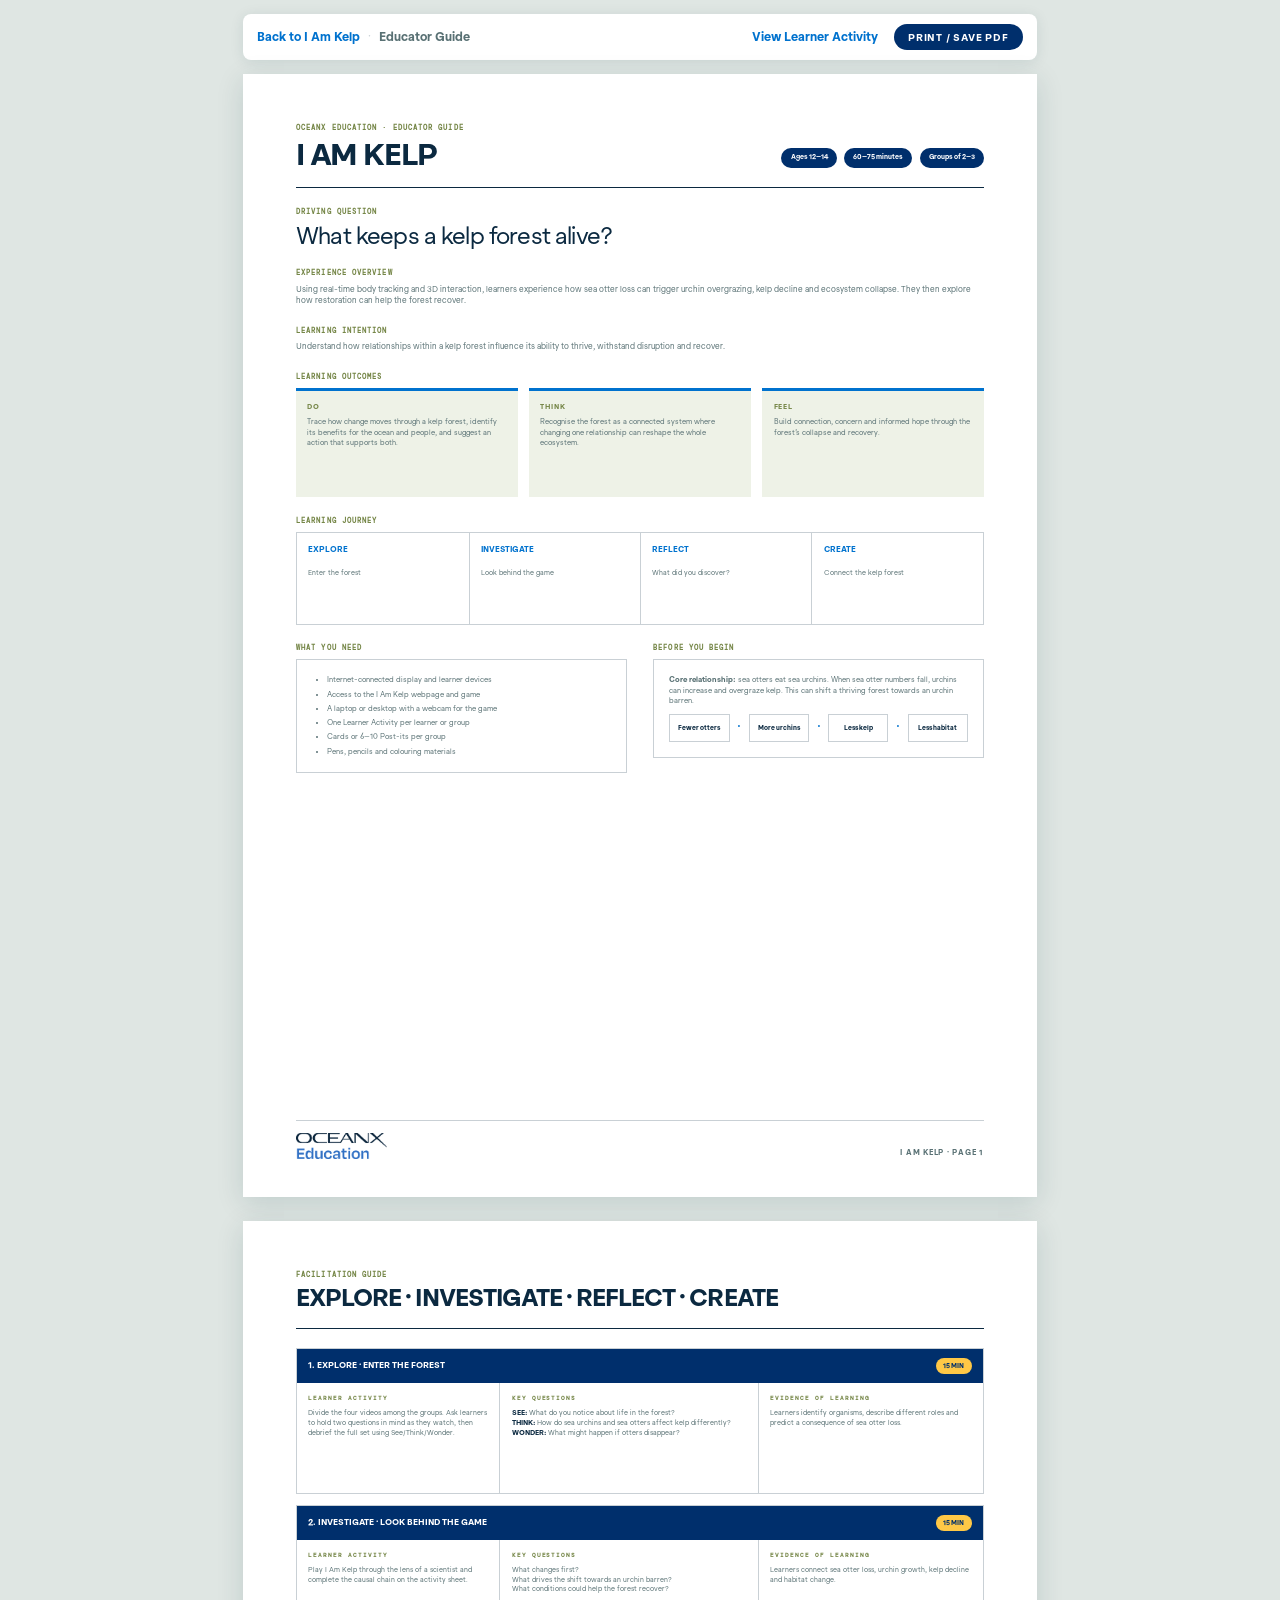
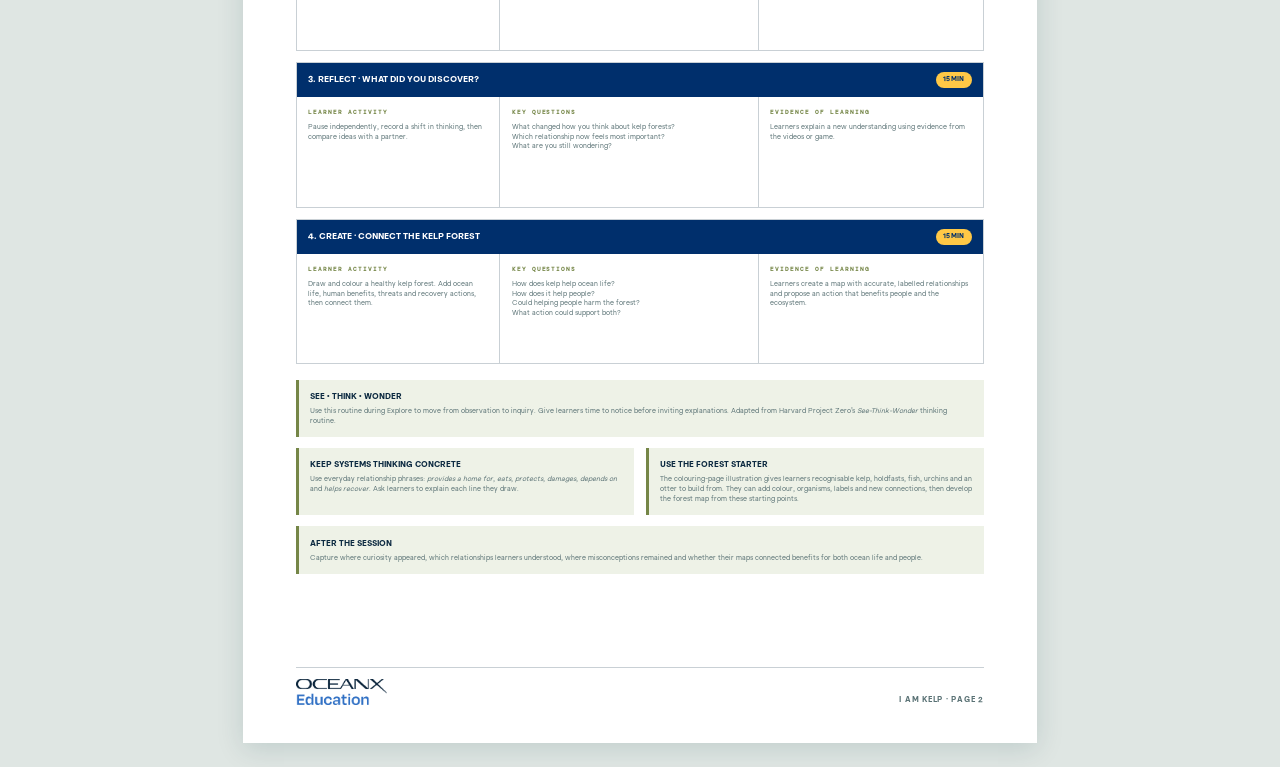
==== commit fd2d8172: "Refine modular page structure" ====
--- a/iamkelp-educator-guide.html
+++ b/iamkelp-educator-guide.html
@@ -39,7 +39,7 @@
             <div class="label">Learning outcomes</div>
             <div class="outcomes">
                 <article class="outcome"><b>Do</b>
-                    <p>Trace how change moves through a kelp forest, connect its benefits for the ocean and people, and
+                    <p>Trace how change moves through a kelp forest, identify its benefits for the ocean and people, and
                         suggest an action that supports both.</p>
                 </article>
                 <article class="outcome"><b>Think</b>
@@ -64,7 +64,7 @@
                         <ul>
                             <li>Internet-connected display and learner devices</li>
                             <li>Access to the I Am Kelp webpage and game</li>
-                            <li>A laptop or desktop with a webcam for the game (not phone/tablet-friendly)</li>
+                            <li>A laptop or desktop with a webcam for the game</li>
                             <li>One Learner Activity per learner or group</li>
                             <li>Cards or 6–10 Post-its per group</li>
                             <li>Pens, pencils and colouring materials</li>
@@ -101,9 +101,8 @@
                     <div class="phase-body">
                         <div>
                             <div class="col-label">Learner activity</div>
-                            <p class="col-copy">In groups, split up the four videos rather than everyone watching all of
-                                them, holding two questions in mind as they watch. Debrief the rest using
-                                See/Think/Wonder.</p>
+                            <p class="col-copy">Divide the four videos among the groups. Ask learners to hold two
+                                questions in mind as they watch, then debrief the full set using See/Think/Wonder.</p>
                         </div>
                         <div>
                             <div class="col-label">Key questions</div>
@@ -195,8 +194,8 @@
                 <article class="note">
                     <h3>Use the forest starter</h3>
                     <p>The colouring-page illustration gives learners recognisable kelp, holdfasts, fish, urchins and an
-                        otter to build from. They can add colour, organisms, labels and new connections rather than
-                        trying to draw the whole forest from scratch.</p>
+                        otter to build from. They can add colour, organisms, labels and new connections, then develop
+                        the forest map from these starting points.</p>
                 </article>
                 <article class="note wide">
                     <h3>After the session</h3>
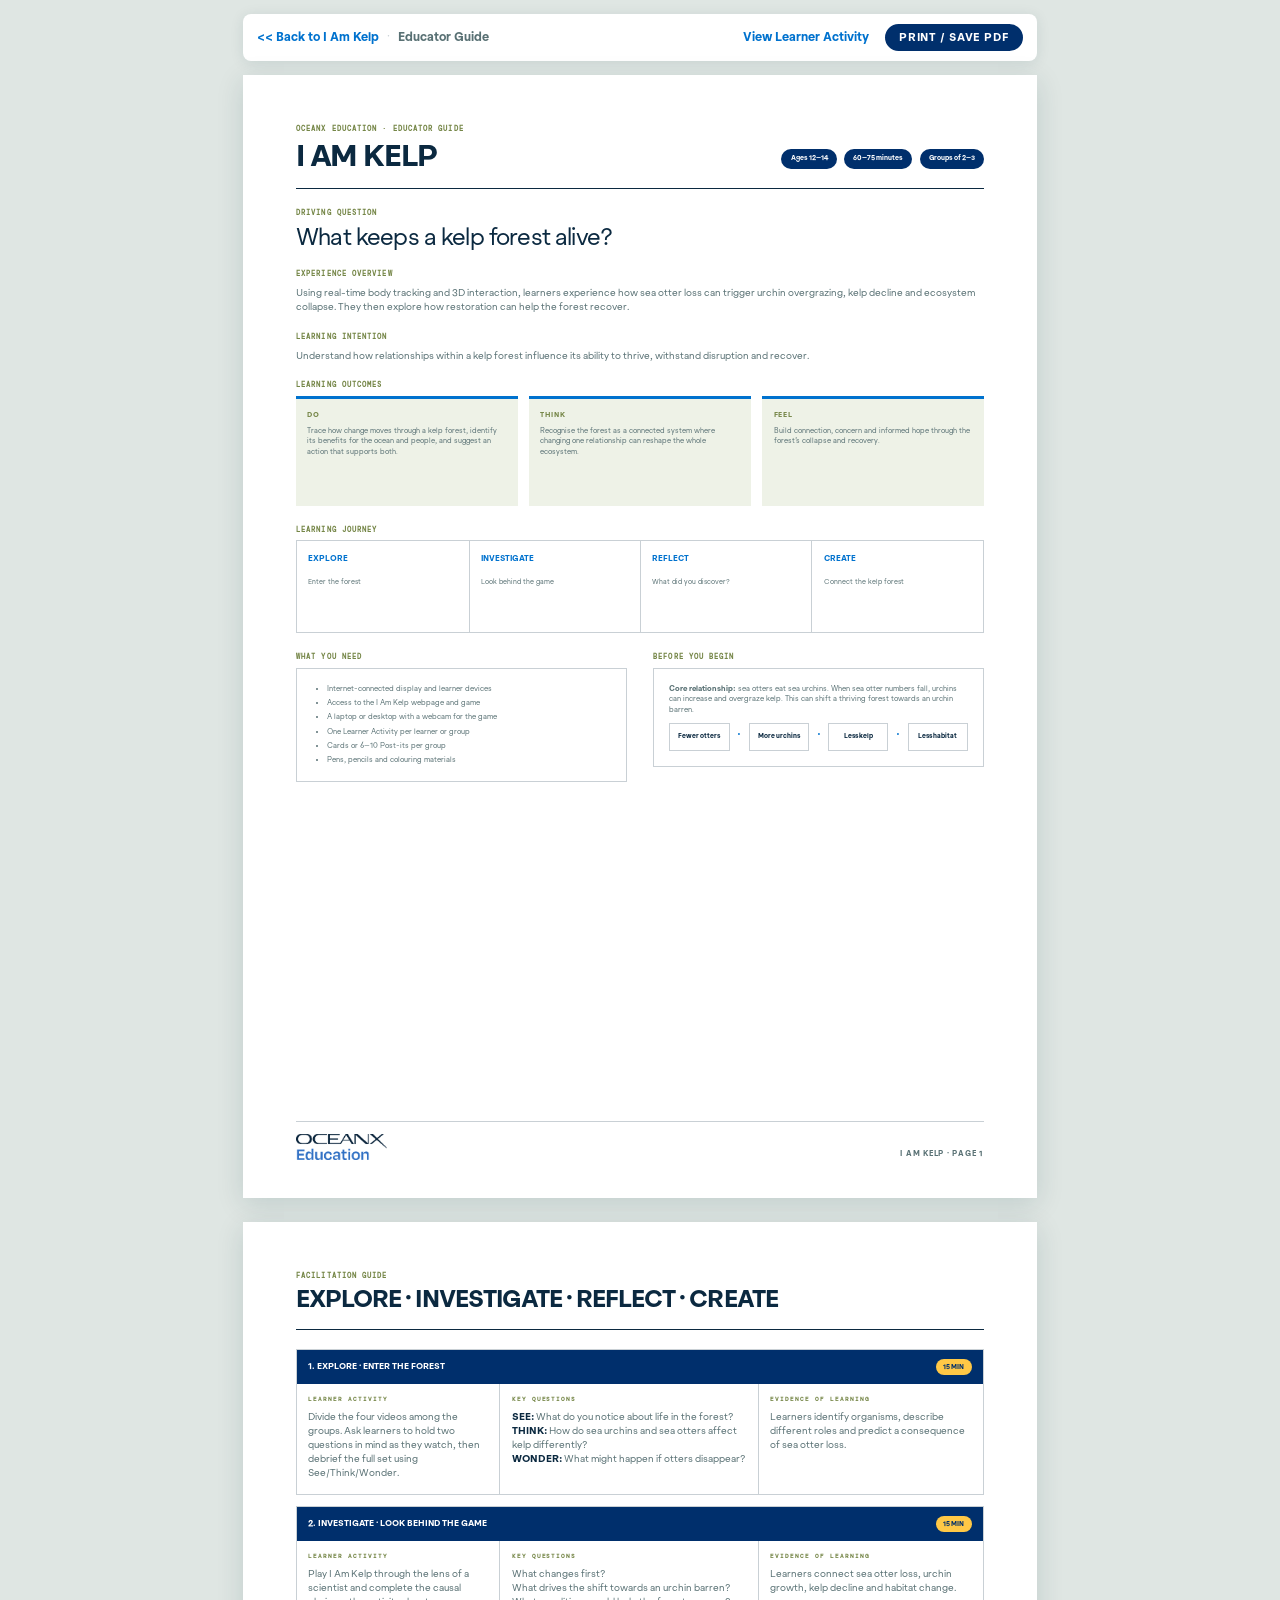
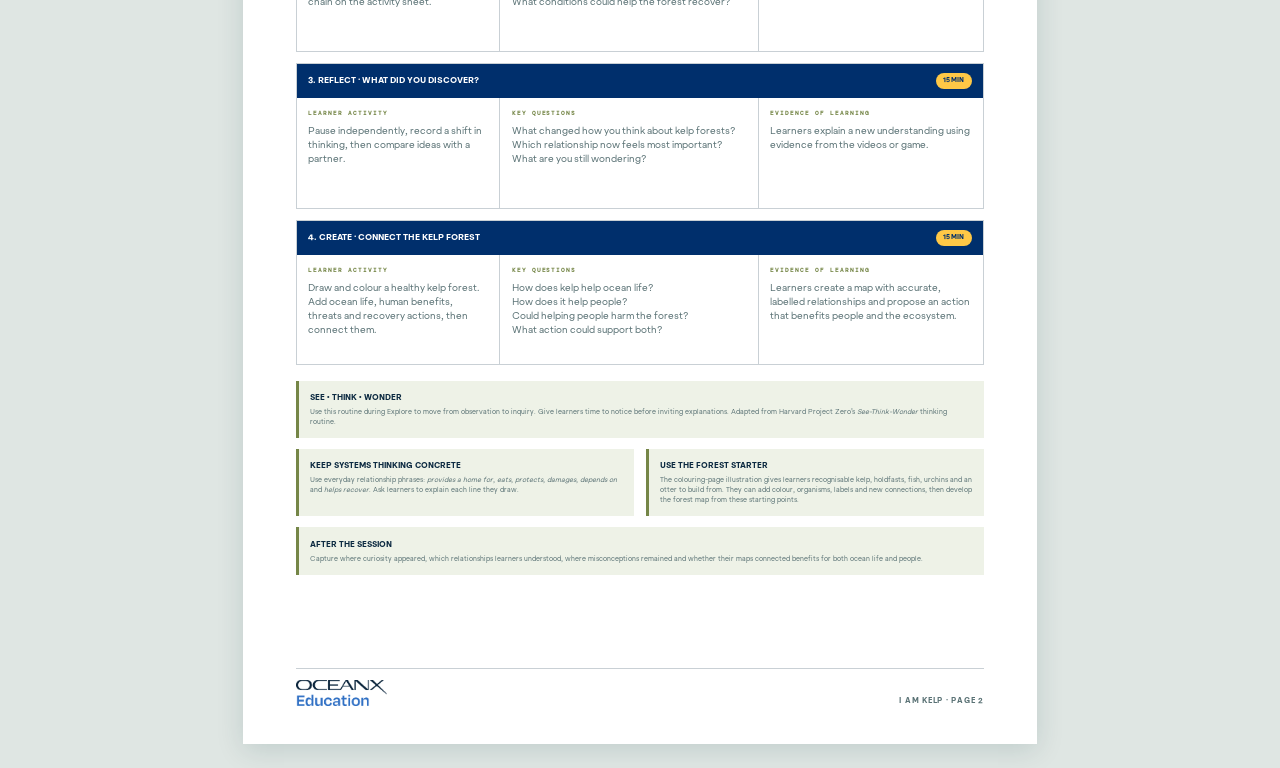
==== commit b9666778: "Normalize companion document typography" ====
--- a/iamkelp-educator-guide.html
+++ b/iamkelp-educator-guide.html
@@ -13,7 +13,7 @@
 
 <body class="page-guide page-guide">
     <aside class="print-bar">
-        <nav class="print-nav"><a href="index.html" onclick="if(history.length>1){history.back();return false;}">Back to
+        <nav class="print-nav"><a href="index.html" onclick="if(history.length>1){history.back();return false;}"><span aria-hidden="true">&lt;&lt;</span> Back to
                 I Am Kelp</a><span class="sep">·</span><b>Educator Guide</b><a class="switch"
                 href="iamkelp-learner-activity.html">View Learner Activity</a></nav><button
             onclick="window.print()">Print / Save PDF</button>
--- a/activity.css
+++ b/activity.css
@@ -661,7 +661,7 @@
             }
         }
 
-.page-activity{
+        .page-activity{
             --deep: #002F6C;
             --ocean: #0072CE;
             --kelp: #758647;
@@ -692,7 +692,7 @@
             align-items: center;
             justify-content: space-between;
             gap: 16px;
-            background: #fff;
+            background: #f3f7f5;
             border-radius: 8px;
             box-shadow: 0 2px 14px rgba(6, 59, 67, .1);
             font-size: 12px;
@@ -1456,4 +1456,33 @@
             }.page-guide .footer img{
                 width: 90px
             }
-        }+        }
+
+        @media print {
+            body,
+            .sheet,
+            .middle,
+            .create,
+            .panel,
+            .phase,
+            .note {
+                color: #102f32;
+                background: #fff !important
+            }
+
+            .sheet:last-of-type {
+                break-after: auto;
+                page-break-after: auto
+            }
+        }
+
+/* Final shared document type scale */
+.page-activity .print-bar,
+.page-guide .print-bar { font-size: 12px; }
+.page-activity .print-bar > button,
+.page-guide .print-bar > button { font-size: 11px; }
+.page-guide .body,
+.page-guide .col-copy { font-size: 10px; }
+.page-activity .prompt p,
+.page-activity .investigate p,
+.page-activity .reflect p { font-size: 10px; }
